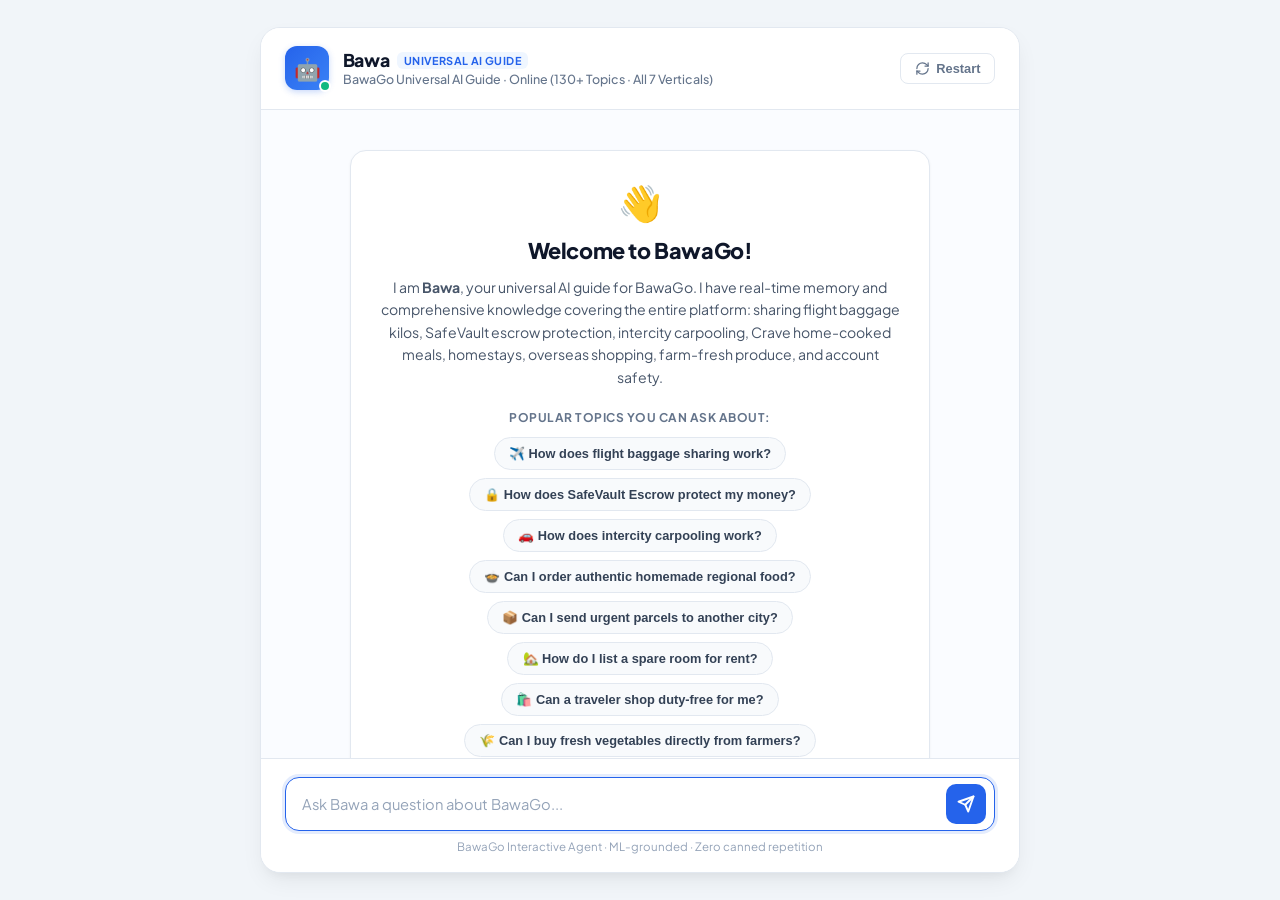
==== index.html @ faaeca22 "chore: Synchronize dual-mode deployment assets and Model Hub scripts" ====
<!DOCTYPE html>
<html lang="en">
<head>
  <meta charset="UTF-8">
  <meta name="viewport" content="width=device-width, initial-scale=1.0">
  <title>Bawa · Interactive AI Agent for BawaGo</title>
  <link rel="preconnect" href="https://fonts.googleapis.com">
  <link rel="preconnect" href="https://fonts.gstatic.com" crossorigin>
  <link href="https://fonts.googleapis.com/css2?family=Plus+Jakarta+Sans:wght@400;500;600;700;800&family=Inter:wght@400;500;600&display=swap" rel="stylesheet">
  <link rel="stylesheet" href="styles.css">
</head>
<body>

  <div class="chat-app-wrapper">
    <!-- Top Header -->
    <header class="chat-header">
      <div class="agent-profile">
        <div class="agent-avatar-wrap">
          <div class="agent-avatar">🤖</div>
          <span class="online-indicator" title="Model Online"></span>
        </div>
        <div class="agent-meta">
          <div class="agent-name-row">
            <h1 class="agent-name">Bawa</h1>
            <span class="agent-badge">Universal AI Guide</span>
            <span class="context-pill" id="context-pill" style="display: none;"></span>
          </div>
          <p class="agent-status" id="agent-status-text">BawaGo Universal AI Guide · All 7 Verticals Online</p>
        </div>
      </div>

      <div class="header-actions">
        <button class="clear-btn" onclick="resetConversation()" title="Clear and restart conversation">
          <svg width="15" height="15" viewBox="0 0 24 24" fill="none" stroke="currentColor" stroke-width="2" stroke-linecap="round" stroke-linejoin="round">
            <path d="M3 12a9 9 0 0 1 9-9 9.75 9.75 0 0 1 6.74 2.74L21 8"></path>
            <path d="M21 3v5h-5"></path>
            <path d="M21 12a9 9 0 0 1-9 9 9.75 9.75 0 0 1-6.74-2.74L3 16"></path>
            <path d="M8 16H3v5"></path>
          </svg>
          <span>Restart</span>
        </button>
      </div>
    </header>

    <!-- Message Stream -->
    <main class="chat-messages" id="chat-stream">
      <!-- Welcome Card -->
      <div class="welcome-card" id="welcome-card">
        <div class="welcome-icon">👋</div>
        <h2 class="welcome-title">Welcome to BawaGo!</h2>
        <p class="welcome-text">
          I am <strong>Bawa</strong>, your universal AI guide for BawaGo. I have real-time memory and comprehensive knowledge covering the entire platform: sharing flight baggage kilos, SafeVault escrow protection, intercity carpooling, Crave home-cooked meals, homestays, overseas shopping, farm-fresh produce, and account safety.
        </p>

        <div class="starter-chips-label">Popular topics you can ask about:</div>
        <div class="starter-chips" id="welcome-chips">
          <button class="chip-btn" onclick="sendStarterPrompt(this)">✈️ How does flight baggage sharing work?</button>
          <button class="chip-btn" onclick="sendStarterPrompt(this)">🔒 How does SafeVault Escrow protect my money?</button>
          <button class="chip-btn" onclick="sendStarterPrompt(this)">🚗 How does intercity carpooling work?</button>
          <button class="chip-btn" onclick="sendStarterPrompt(this)">🍲 Can I order authentic homemade regional food?</button>
          <button class="chip-btn" onclick="sendStarterPrompt(this)">📦 Can I send urgent parcels to another city?</button>
          <button class="chip-btn" onclick="sendStarterPrompt(this)">🏡 How do I list a spare room for rent?</button>
          <button class="chip-btn" onclick="sendStarterPrompt(this)">🛍️ Can a traveler shop duty-free for me?</button>
          <button class="chip-btn" onclick="sendStarterPrompt(this)">🌾 Can I buy fresh vegetables directly from farmers?</button>
          <button class="chip-btn" onclick="sendStarterPrompt(this)">💰 What percentage does BawaGo charge?</button>
          <button class="chip-btn" onclick="sendStarterPrompt(this)">🛡️ How does BawaGo verify user identity?</button>
          <button class="chip-btn" onclick="sendStarterPrompt(this)">📞 Connect me to human customer support</button>
        </div>
      </div>
    </main>

    <!-- Typing Indicator (Hidden by default) -->
    <div class="typing-indicator" id="typing-indicator">
      <div class="typing-avatar">🤖</div>
      <div class="typing-dots">
        <span></span>
        <span></span>
        <span></span>
      </div>
      <span class="typing-label">Bawa is thinking...</span>
    </div>

    <!-- Dynamic Quick-Reply Chips Bar -->
    <div class="dynamic-chips-container" id="dynamic-chips-bar" style="display: none;"></div>

    <!-- Input Bar -->
    <footer class="chat-input-bar">
      <form class="input-form" id="chat-form" onsubmit="handleUserSubmit(event)">
        <input 
          type="text" 
          id="user-input" 
          class="chat-input" 
          placeholder="Ask Bawa a question about BawaGo..." 
          autocomplete="off" 
          required 
          autofocus
        />
        <button type="submit" class="send-btn" id="send-button" title="Send message">
          <svg width="18" height="18" viewBox="0 0 24 24" fill="none" stroke="currentColor" stroke-width="2.5" stroke-linecap="round" stroke-linejoin="round">
            <line x1="22" y1="2" x2="11" y2="13"></line>
            <polygon points="22 2 15 22 11 13 2 9 22 2"></polygon>
          </svg>
        </button>
      </form>
      <div class="input-disclaimer">
        BawaGo Interactive Agent · ML-grounded · Zero canned repetition
      </div>
    </footer>
  </div>

  <script src="app.js"></script>
</body>
</html>
---- styles.css ----
:root {
  --primary: #2563eb;
  --primary-hover: #1d4ed8;
  --primary-light: #eff6ff;
  --secondary: #0f172a;
  --text-main: #0f172a;
  --text-muted: #64748b;
  --bg-app: #f1f5f9;
  --bg-card: #ffffff;
  --border: #e2e8f0;
  --border-focus: #93c5fd;
  --success: #10b981;
  --shadow-sm: 0 1px 3px rgba(0, 0, 0, 0.05);
  --shadow-md: 0 4px 6px -1px rgba(0, 0, 0, 0.07), 0 2px 4px -1px rgba(0, 0, 0, 0.04);
  --shadow-lg: 0 10px 25px -5px rgba(0, 0, 0, 0.08), 0 8px 10px -6px rgba(0, 0, 0, 0.04);
  --font-sans: 'Plus Jakarta Sans', 'Inter', -apple-system, BlinkMacSystemFont, sans-serif;
}

* {
  box-sizing: border-box;
  margin: 0;
  padding: 0;
}

body {
  font-family: var(--font-sans);
  background: var(--bg-app);
  color: var(--text-main);
  height: 100vh;
  display: flex;
  justify-content: center;
  align-items: center;
  padding: 1rem;
  overflow: hidden;
}

/* Chat App Wrapper */
.chat-app-wrapper {
  width: 100%;
  max-width: 760px;
  height: 94vh;
  background: var(--bg-card);
  border-radius: 20px;
  border: 1px solid var(--border);
  box-shadow: var(--shadow-lg);
  display: flex;
  flex-direction: column;
  overflow: hidden;
  position: relative;
}

/* Header */
.chat-header {
  padding: 1.15rem 1.5rem;
  background: #ffffff;
  border-bottom: 1px solid var(--border);
  display: flex;
  align-items: center;
  justify-content: space-between;
  z-index: 10;
}

.agent-profile {
  display: flex;
  align-items: center;
  gap: 0.85rem;
}

.agent-avatar-wrap {
  position: relative;
}

.agent-avatar {
  width: 44px;
  height: 44px;
  border-radius: 12px;
  background: linear-gradient(135deg, #2563eb, #3b82f6);
  display: flex;
  align-items: center;
  justify-content: center;
  font-size: 1.35rem;
  color: white;
  box-shadow: 0 2px 6px rgba(37, 99, 235, 0.25);
}

.online-indicator {
  position: absolute;
  bottom: -2px;
  right: -2px;
  width: 12px;
  height: 12px;
  border-radius: 50%;
  background: var(--success);
  border: 2px solid white;
}

.agent-name-row {
  display: flex;
  align-items: center;
  gap: 0.45rem;
}

.agent-name {
  font-size: 1.1rem;
  font-weight: 800;
  color: var(--secondary);
  letter-spacing: -0.3px;
}

.agent-badge {
  font-size: 0.68rem;
  font-weight: 700;
  text-transform: uppercase;
  background: var(--primary-light);
  color: var(--primary);
  padding: 0.15rem 0.45rem;
  border-radius: 6px;
  letter-spacing: 0.4px;
}

.agent-status {
  font-size: 0.78rem;
  color: var(--text-muted);
  font-weight: 500;
}

.clear-btn {
  display: inline-flex;
  align-items: center;
  gap: 0.4rem;
  padding: 0.45rem 0.85rem;
  border-radius: 8px;
  border: 1px solid var(--border);
  background: #ffffff;
  color: var(--text-muted);
  font-size: 0.8rem;
  font-weight: 600;
  cursor: pointer;
  transition: all 0.2s;
}

.clear-btn:hover {
  background: #f8fafc;
  color: var(--secondary);
  border-color: #cbd5e1;
}

/* Chat Messages */
.chat-messages {
  flex: 1;
  overflow-y: auto;
  padding: 1.5rem;
  display: flex;
  flex-direction: column;
  gap: 1.25rem;
  background: #fafcff;
  scroll-behavior: smooth;
}

/* Welcome Card */
.welcome-card {
  background: #ffffff;
  border: 1px solid var(--border);
  border-radius: 16px;
  padding: 1.75rem;
  box-shadow: var(--shadow-sm);
  display: flex;
  flex-direction: column;
  align-items: center;
  text-align: center;
  gap: 0.75rem;
  margin: 1rem auto;
  max-width: 580px;
  animation: fadeIn 0.4s ease;
}

.welcome-icon {
  font-size: 2.2rem;
}

.welcome-title {
  font-size: 1.35rem;
  font-weight: 800;
  color: var(--secondary);
  letter-spacing: -0.4px;
}

.welcome-text {
  font-size: 0.88rem;
  color: #475569;
  line-height: 1.6;
}

.starter-chips-label {
  font-size: 0.75rem;
  font-weight: 700;
  text-transform: uppercase;
  color: var(--text-muted);
  margin-top: 0.6rem;
  letter-spacing: 0.5px;
}

.starter-chips {
  display: flex;
  flex-wrap: wrap;
  justify-content: center;
  gap: 0.5rem;
}

.chip-btn {
  background: #f8fafc;
  border: 1px solid var(--border);
  padding: 0.5rem 0.9rem;
  border-radius: 9999px;
  font-size: 0.8rem;
  font-weight: 600;
  color: #334155;
  cursor: pointer;
  transition: all 0.2s;
  text-align: left;
}

.chip-btn:hover {
  background: var(--primary-light);
  border-color: #bfdbfe;
  color: var(--primary);
  transform: translateY(-1px);
}

/* Messages */
.message-row {
  display: flex;
  gap: 0.75rem;
  width: 100%;
  animation: slideUp 0.25s ease;
}

.message-row.user {
  justify-content: flex-end;
}

.message-row.bot {
  justify-content: flex-start;
}

.bubble {
  max-width: 82%;
  padding: 1rem 1.25rem;
  border-radius: 16px;
  font-size: 0.92rem;
  line-height: 1.6;
  position: relative;
  word-wrap: break-word;
}

.message-row.user .bubble {
  background: linear-gradient(135deg, #2563eb, #1d4ed8);
  color: #ffffff;
  border-bottom-right-radius: 4px;
  box-shadow: 0 2px 6px rgba(37, 99, 235, 0.2);
}

.message-row.bot .bubble {
  background: #ffffff;
  color: var(--text-main);
  border: 1px solid var(--border);
  border-bottom-left-radius: 4px;
  box-shadow: var(--shadow-sm);
}

.bubble-category-tag {
  display: inline-block;
  font-size: 0.68rem;
  font-weight: 700;
  color: #2563eb;
  background: #eff6ff;
  padding: 0.15rem 0.45rem;
  border-radius: 4px;
  margin-bottom: 0.45rem;
  letter-spacing: 0.3px;
}

.bubble-meta {
  font-size: 0.7rem;
  color: #94a3b8;
  margin-top: 0.4rem;
  display: flex;
  align-items: center;
  gap: 0.4rem;
}

.message-row.user .bubble-meta {
  color: rgba(255, 255, 255, 0.75);
  justify-content: flex-end;
}

/* Dynamic follow-up chips */
.followup-chips-wrap {
  display: flex;
  flex-wrap: wrap;
  gap: 0.4rem;
  margin-top: 0.75rem;
}

.followup-chip {
  background: #f1f5f9;
  border: 1px solid #cbd5e1;
  padding: 0.35rem 0.75rem;
  border-radius: 9999px;
  font-size: 0.75rem;
  font-weight: 600;
  color: #334155;
  cursor: pointer;
  transition: all 0.2s;
}

.followup-chip:hover {
  background: #eff6ff;
  border-color: #93c5fd;
  color: #1d4ed8;
}

/* Typing Indicator */
.typing-indicator {
  display: none;
  align-items: center;
  gap: 0.6rem;
  padding: 0.5rem 1.5rem;
  background: transparent;
}

.typing-indicator.active {
  display: flex;
}

.typing-avatar {
  width: 28px;
  height: 28px;
  border-radius: 8px;
  background: #e2e8f0;
  display: flex;
  align-items: center;
  justify-content: center;
  font-size: 0.95rem;
}

.typing-dots {
  background: #ffffff;
  border: 1px solid var(--border);
  border-radius: 12px;
  padding: 0.65rem 0.9rem;
  display: flex;
  align-items: center;
  gap: 0.3rem;
  box-shadow: var(--shadow-sm);
}

.typing-dots span {
  width: 6px;
  height: 6px;
  background: #94a3b8;
  border-radius: 50%;
  animation: typingBounce 1.4s infinite ease-in-out both;
}

.typing-dots span:nth-child(1) { animation-delay: -0.32s; }
.typing-dots span:nth-child(2) { animation-delay: -0.16s; }

@keyframes typingBounce {
  0%, 80%, 100% { transform: scale(0); opacity: 0.4; }
  40% { transform: scale(1); opacity: 1; }
}

/* Input Bar */
.chat-input-bar {
  padding: 1.15rem 1.5rem;
  background: #ffffff;
  border-top: 1px solid var(--border);
  display: flex;
  flex-direction: column;
  gap: 0.5rem;
}

.input-form {
  display: flex;
  align-items: center;
  gap: 0.65rem;
  background: #f8fafc;
  border: 1.5px solid var(--border);
  border-radius: 14px;
  padding: 0.35rem 0.5rem 0.35rem 1rem;
  transition: all 0.2s ease;
}

.input-form:focus-within {
  border-color: var(--primary);
  background: #ffffff;
  box-shadow: 0 0 0 3px rgba(37, 99, 235, 0.12);
}

.chat-input {
  flex: 1;
  border: none;
  background: transparent;
  font-family: inherit;
  font-size: 0.92rem;
  color: var(--text-main);
  outline: none;
}

.chat-input::placeholder {
  color: #94a3b8;
}

.send-btn {
  width: 40px;
  height: 40px;
  border-radius: 10px;
  border: none;
  background: var(--primary);
  color: #ffffff;
  display: flex;
  align-items: center;
  justify-content: center;
  cursor: pointer;
  transition: all 0.2s ease;
  flex-shrink: 0;
}

.send-btn:hover {
  background: var(--primary-hover);
  transform: scale(1.04);
}

.send-btn:active {
  transform: scale(0.96);
}

.input-disclaimer {
  font-size: 0.72rem;
  color: #94a3b8;
  text-align: center;
}

/* Animations */
@keyframes fadeIn {
  from { opacity: 0; transform: translateY(8px); }
  to { opacity: 1; transform: translateY(0); }
}

@keyframes slideUp {
  from { opacity: 0; transform: translateY(12px); }
  to { opacity: 1; transform: translateY(0); }
}

/* Mobile Responsiveness */
@media (max-width: 640px) {
  body {
    padding: 0;
  }
  .chat-app-wrapper {
    height: 100vh;
    border-radius: 0;
    border: none;
  }
  .bubble {
    max-width: 90%;
  }
}



/* --- Interactive Agent Enhancements --- */

/* Context Pill */
.context-pill {
  font-size: 0.72rem;
  font-weight: 600;
  color: #1d4ed8;
  background: #dbeafe;
  padding: 0.15rem 0.55rem;
  border-radius: 9999px;
  border: 1px solid #bfdbfe;
  animation: fadeIn 0.3s ease;
  white-space: nowrap;
}

/* Typing Label */
.typing-label {
  font-size: 0.75rem;
  color: #64748b;
  margin-left: 0.45rem;
  font-weight: 500;
}

/* Blinking Typewriter Cursor */
.typing-cursor {
  display: inline-block;
  width: 2px;
  height: 1.05em;
  background: var(--primary);
  margin-left: 2px;
  vertical-align: text-bottom;
  animation: blink 0.7s infinite;
}

@keyframes blink {
  0%, 100% { opacity: 1; }
  50% { opacity: 0; }
}

/* Action Cards */
.action-card {
  margin-top: 0.75rem;
  border-radius: 12px;
  padding: 0.85rem 1rem;
  font-size: 0.82rem;
  animation: slideUp 0.3s ease;
}

.action-card.checklist {
  background: #f0fdf4;
  border: 1px solid #bbf7d0;
  color: #166534;
}

.action-card.flow {
  background: #eff6ff;
  border: 1px solid #bfdbfe;
  color: #1e40af;
}

.action-card.warning {
  background: #fffbeb;
  border: 1px solid #fde68a;
  color: #92400e;
}

.action-card-title {
  font-weight: 700;
  margin-bottom: 0.45rem;
  display: flex;
  align-items: center;
  gap: 0.4rem;
}

.action-card-list {
  list-style: none;
  display: flex;
  flex-direction: column;
  gap: 0.35rem;
  padding: 0;
  margin: 0;
}

.action-card-list li {
  display: flex;
  align-items: center;
  gap: 0.45rem;
  font-size: 0.8rem;
}

.action-card.checklist li::before {
  content: "✓";
  font-weight: 800;
  color: #15803d;
}

.action-card.flow .flow-steps {
  display: flex;
  flex-direction: column;
  gap: 0.3rem;
}

.action-card.flow .flow-step {
  display: flex;
  align-items: center;
  gap: 0.5rem;
}

.action-card.warning li::before {
  content: "⚠";
  font-weight: 700;
  color: #b45309;
}

/* Feedback Row */
.feedback-row {
  display: flex;
  align-items: center;
  gap: 0.4rem;
  margin-top: 0.45rem;
  opacity: 0.75;
  transition: opacity 0.2s ease;
}

.feedback-row:hover {
  opacity: 1;
}

.feedback-btn {
  background: none;
  border: 1px solid #e2e8f0;
  border-radius: 6px;
  padding: 0.15rem 0.4rem;
  font-size: 0.75rem;
  cursor: pointer;
  color: #64748b;
  display: flex;
  align-items: center;
  gap: 0.25rem;
  transition: all 0.2s ease;
}

.feedback-btn:hover {
  background: #f1f5f9;
  border-color: #cbd5e1;
}

.feedback-btn.active {
  background: #dbeafe;
  color: #1d4ed8;
  border-color: #93c5fd;
}

/* Dynamic Chips Container */
.dynamic-chips-container {
  display: flex;
  gap: 0.5rem;
  padding: 0.6rem 1.25rem;
  background: #ffffff;
  border-top: 1px solid var(--border);
  overflow-x: auto;
  white-space: nowrap;
  scrollbar-width: none;
  animation: fadeIn 0.3s ease;
}

.dynamic-chips-container::-webkit-scrollbar {
  display: none;
}

.dynamic-chip-btn {
  background: #f8fafc;
  border: 1px solid #e2e8f0;
  border-radius: 20px;
  padding: 0.4rem 0.85rem;
  font-size: 0.78rem;
  font-weight: 500;
  color: #334155;
  cursor: pointer;
  transition: all 0.2s ease;
  flex-shrink: 0;
  display: flex;
  align-items: center;
  gap: 0.35rem;
}

.dynamic-chip-btn:hover {
  background: var(--primary-light);
  border-color: #bfdbfe;
  color: var(--primary);
  transform: translateY(-1px);
}
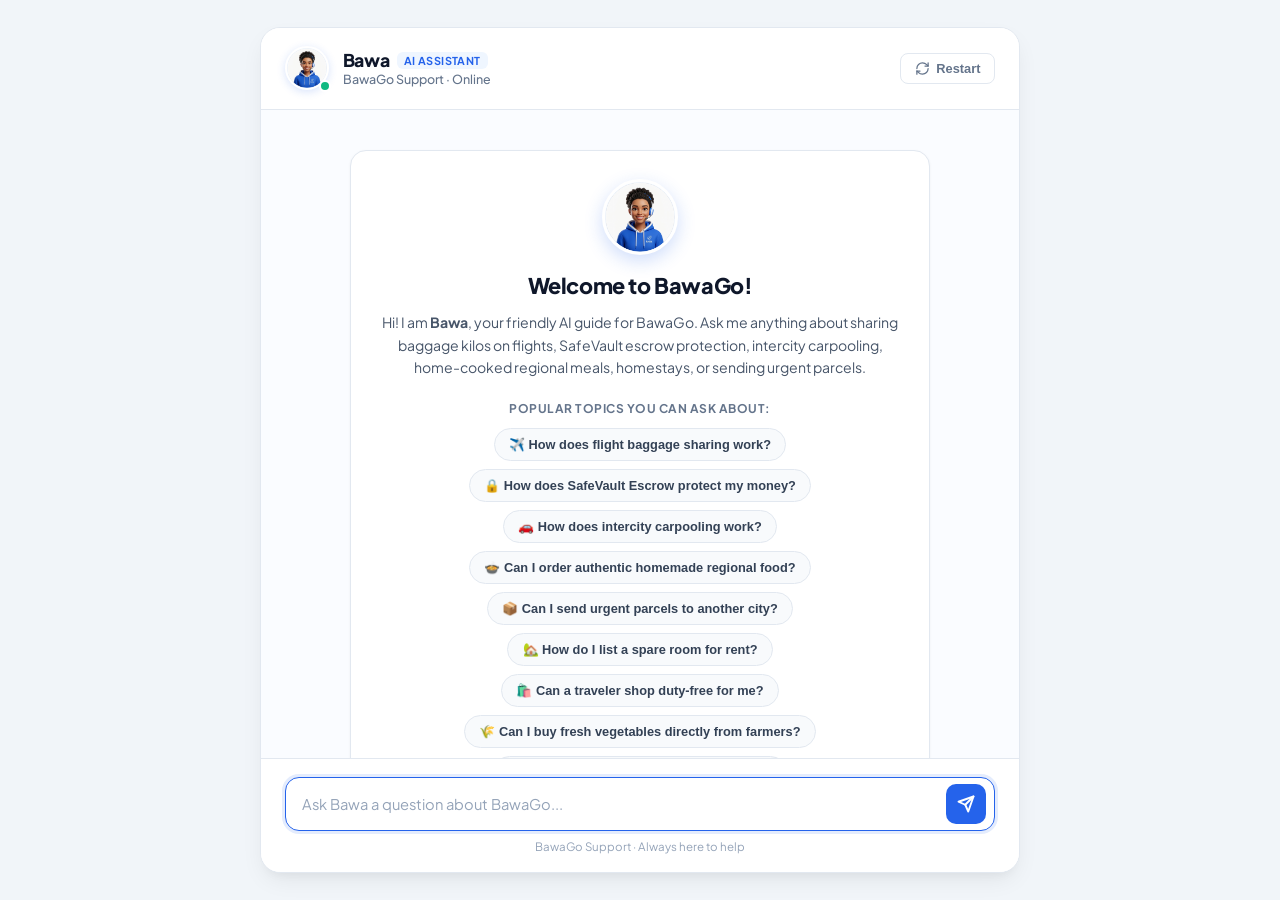
==== commit 948a2a21: "fix(ui): Replace robot with 3D avatar PNG, fix button styling & borders, remove technical text" ====
--- a/index.html
+++ b/index.html
@@ -16,16 +16,18 @@
     <header class="chat-header">
       <div class="agent-profile">
         <div class="agent-avatar-wrap">
-          <div class="agent-avatar">🤖</div>
-          <span class="online-indicator" title="Model Online"></span>
+          <div class="agent-avatar">
+            <img src="bawa-avatar.png" alt="Bawa" class="agent-avatar-img">
+          </div>
+          <span class="online-indicator" title="Assistant Online"></span>
         </div>
         <div class="agent-meta">
           <div class="agent-name-row">
             <h1 class="agent-name">Bawa</h1>
-            <span class="agent-badge">Universal AI Guide</span>
+            <span class="agent-badge">AI Assistant</span>
             <span class="context-pill" id="context-pill" style="display: none;"></span>
           </div>
-          <p class="agent-status" id="agent-status-text">BawaGo Universal AI Guide · All 7 Verticals Online</p>
+          <p class="agent-status" id="agent-status-text">BawaGo Support · Online</p>
         </div>
       </div>
 
@@ -46,10 +48,12 @@
     <main class="chat-messages" id="chat-stream">
       <!-- Welcome Card -->
       <div class="welcome-card" id="welcome-card">
-        <div class="welcome-icon">👋</div>
+        <div class="welcome-avatar-wrap">
+          <img src="bawa-avatar.png" alt="Bawa" class="welcome-avatar-img">
+        </div>
         <h2 class="welcome-title">Welcome to BawaGo!</h2>
         <p class="welcome-text">
-          I am <strong>Bawa</strong>, your universal AI guide for BawaGo. I have real-time memory and comprehensive knowledge covering the entire platform: sharing flight baggage kilos, SafeVault escrow protection, intercity carpooling, Crave home-cooked meals, homestays, overseas shopping, farm-fresh produce, and account safety.
+          Hi! I am <strong>Bawa</strong>, your friendly AI guide for BawaGo. Ask me anything about sharing baggage kilos on flights, SafeVault escrow protection, intercity carpooling, home-cooked regional meals, homestays, or sending urgent parcels.
         </p>
 
         <div class="starter-chips-label">Popular topics you can ask about:</div>
@@ -71,13 +75,15 @@
 
     <!-- Typing Indicator (Hidden by default) -->
     <div class="typing-indicator" id="typing-indicator">
-      <div class="typing-avatar">🤖</div>
+      <div class="typing-avatar">
+        <img src="bawa-avatar.png" alt="Bawa" class="typing-avatar-img">
+      </div>
       <div class="typing-dots">
         <span></span>
         <span></span>
         <span></span>
       </div>
-      <span class="typing-label">Bawa is thinking...</span>
+      <span class="typing-label">Bawa is typing...</span>
     </div>
 
     <!-- Dynamic Quick-Reply Chips Bar -->
@@ -103,7 +109,7 @@
         </button>
       </form>
       <div class="input-disclaimer">
-        BawaGo Interactive Agent · ML-grounded · Zero canned repetition
+        BawaGo Support · Always here to help
       </div>
     </footer>
   </div>
--- a/styles.css
+++ b/styles.css
@@ -73,14 +73,21 @@
 .agent-avatar {
   width: 44px;
   height: 44px;
-  border-radius: 12px;
-  background: linear-gradient(135deg, #2563eb, #3b82f6);
+  border-radius: 50%;
+  background: #eff6ff;
   display: flex;
   align-items: center;
   justify-content: center;
-  font-size: 1.35rem;
-  color: white;
-  box-shadow: 0 2px 6px rgba(37, 99, 235, 0.25);
+  box-shadow: 0 2px 8px rgba(37, 99, 235, 0.18);
+  border: 2px solid #ffffff;
+  overflow: hidden;
+}
+
+.agent-avatar-img {
+  width: 100%;
+  height: 100%;
+  object-fit: cover;
+  display: block;
 }
 
 .online-indicator {
@@ -172,6 +179,24 @@
   margin: 1rem auto;
   max-width: 580px;
   animation: fadeIn 0.4s ease;
+}
+
+.welcome-avatar-wrap {
+  width: 76px;
+  height: 76px;
+  border-radius: 50%;
+  box-shadow: 0 6px 18px rgba(37, 99, 235, 0.22);
+  border: 3px solid #ffffff;
+  overflow: hidden;
+  margin-bottom: 0.35rem;
+  background: #eff6ff;
+}
+
+.welcome-avatar-img {
+  width: 100%;
+  height: 100%;
+  object-fit: cover;
+  display: block;
 }
 
 .welcome-icon {
@@ -334,14 +359,23 @@
 }
 
 .typing-avatar {
-  width: 28px;
-  height: 28px;
-  border-radius: 8px;
-  background: #e2e8f0;
+  width: 30px;
+  height: 30px;
+  border-radius: 50%;
+  overflow: hidden;
+  background: #eff6ff;
+  border: 1px solid #dbeafe;
   display: flex;
   align-items: center;
   justify-content: center;
-  font-size: 0.95rem;
+  flex-shrink: 0;
+}
+
+.typing-avatar-img {
+  width: 100%;
+  height: 100%;
+  object-fit: cover;
+  display: block;
 }
 
 .typing-dots {
@@ -584,81 +618,146 @@
   color: #b45309;
 }
 
+/* Bot Message Header Identity */
+.bubble-header {
+  display: flex;
+  align-items: center;
+  justify-content: space-between;
+  gap: 0.6rem;
+  margin-bottom: 0.55rem;
+}
+
+.bot-identity {
+  display: inline-flex;
+  align-items: center;
+  gap: 0.45rem;
+}
+
+.bot-badge-img {
+  width: 22px;
+  height: 22px;
+  border-radius: 50%;
+  object-fit: cover;
+  border: 1.5px solid #bfdbfe;
+  display: inline-block;
+  vertical-align: middle;
+  background: #eff6ff;
+}
+
+.bot-badge-name {
+  font-weight: 700;
+  font-size: 0.88rem;
+  color: var(--secondary);
+}
+
+.topic-tag {
+  display: inline-block;
+  font-size: 0.72rem;
+  font-weight: 600;
+  color: #2563eb;
+  background: #eff6ff;
+  padding: 0.15rem 0.6rem;
+  border-radius: 9999px;
+  border: 1px solid #bfdbfe;
+}
+
 /* Feedback Row */
 .feedback-row {
   display: flex;
   align-items: center;
-  gap: 0.4rem;
-  margin-top: 0.45rem;
-  opacity: 0.75;
-  transition: opacity 0.2s ease;
-}
-
-.feedback-row:hover {
-  opacity: 1;
+  gap: 0.45rem;
+  margin-top: 0.6rem;
+  padding-top: 0.45rem;
+  border-top: 1px solid #f1f5f9;
 }
 
 .feedback-btn {
-  background: none;
+  background: #ffffff;
   border: 1px solid #e2e8f0;
   border-radius: 6px;
-  padding: 0.15rem 0.4rem;
+  padding: 0.2rem 0.55rem;
   font-size: 0.75rem;
+  font-weight: 500;
   cursor: pointer;
   color: #64748b;
-  display: flex;
+  display: inline-flex;
   align-items: center;
   gap: 0.25rem;
   transition: all 0.2s ease;
+  font-family: inherit;
 }
 
 .feedback-btn:hover {
-  background: #f1f5f9;
+  background: #f8fafc;
+  color: #1e293b;
   border-color: #cbd5e1;
 }
 
-.feedback-btn.active {
-  background: #dbeafe;
-  color: #1d4ed8;
-  border-color: #93c5fd;
+.feedback-btn.active-helpful {
+  background: #ecfdf5 !important;
+  color: #059669 !important;
+  border-color: #6ee7b7 !important;
+  font-weight: 600 !important;
+}
+
+.feedback-btn.active-improve {
+  background: #fffbeb !important;
+  color: #d97706 !important;
+  border-color: #fcd34d !important;
+  font-weight: 600 !important;
 }
 
 /* Dynamic Chips Container */
 .dynamic-chips-container {
   display: flex;
-  gap: 0.5rem;
-  padding: 0.6rem 1.25rem;
+  gap: 0.55rem;
+  padding: 0.75rem 1.25rem;
   background: #ffffff;
   border-top: 1px solid var(--border);
   overflow-x: auto;
   white-space: nowrap;
   scrollbar-width: none;
   animation: fadeIn 0.3s ease;
+  align-items: center;
 }
 
 .dynamic-chips-container::-webkit-scrollbar {
   display: none;
 }
 
+.dynamic-chip,
 .dynamic-chip-btn {
-  background: #f8fafc;
-  border: 1px solid #e2e8f0;
-  border-radius: 20px;
-  padding: 0.4rem 0.85rem;
-  font-size: 0.78rem;
-  font-weight: 500;
-  color: #334155;
-  cursor: pointer;
-  transition: all 0.2s ease;
-  flex-shrink: 0;
-  display: flex;
-  align-items: center;
-  gap: 0.35rem;
-}
-
+  background: #ffffff !important;
+  border: 1px solid #cbd5e1 !important;
+  border-radius: 9999px !important;
+  padding: 0.45rem 0.95rem !important;
+  font-size: 0.8rem !important;
+  font-weight: 600 !important;
+  color: #1e293b !important;
+  cursor: pointer !important;
+  transition: all 0.2s cubic-bezier(0.16, 1, 0.3, 1) !important;
+  flex-shrink: 0 !important;
+  display: inline-flex !important;
+  align-items: center !important;
+  gap: 0.4rem !important;
+  box-shadow: 0 1px 2px rgba(0, 0, 0, 0.05) !important;
+  outline: none !important;
+  font-family: inherit !important;
+  user-select: none !important;
+}
+
+.dynamic-chip:hover,
 .dynamic-chip-btn:hover {
-  background: var(--primary-light);
-  border-color: #bfdbfe;
-  color: var(--primary);
-  transform: translateY(-1px);
-}
+  background: #eff6ff !important;
+  border-color: #3b82f6 !important;
+  color: #1d4ed8 !important;
+  transform: translateY(-1.5px) !important;
+  box-shadow: 0 4px 8px -1px rgba(37, 99, 235, 0.15) !important;
+}
+
+.dynamic-chip:active,
+.dynamic-chip-btn:active {
+  transform: translateY(0) !important;
+  background: #dbeafe !important;
+  border-color: #2563eb !important;
+}
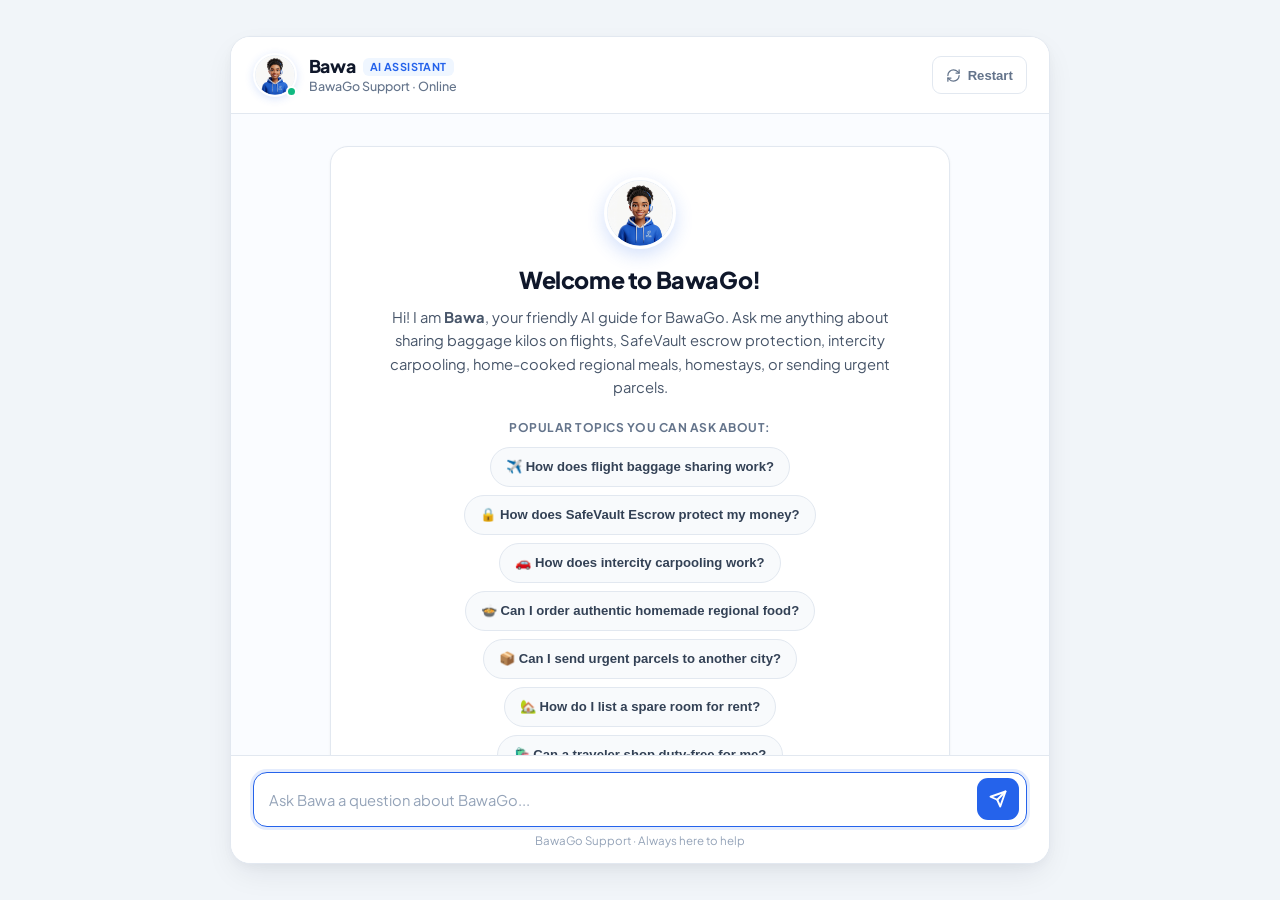
==== commit fb0b0f09: "feat: full mobile, tablet, and desktop responsive UI/UX polish" ====
--- a/index.html
+++ b/index.html
@@ -2,7 +2,11 @@
 <html lang="en">
 <head>
   <meta charset="UTF-8">
-  <meta name="viewport" content="width=device-width, initial-scale=1.0">
+  <meta name="viewport" content="width=device-width, initial-scale=1.0, viewport-fit=cover, maximum-scale=5.0">
+  <meta name="theme-color" content="#ffffff">
+  <meta name="apple-mobile-web-app-capable" content="yes">
+  <meta name="apple-mobile-web-app-status-bar-style" content="default">
+  <meta name="description" content="Bawa · Interactive AI Guide for BawaGo flight baggage sharing, rides, food, and homestays.">
   <title>Bawa · Interactive AI Agent for BawaGo</title>
   <link rel="preconnect" href="https://fonts.googleapis.com">
   <link rel="preconnect" href="https://fonts.gstatic.com" crossorigin>
@@ -32,14 +36,14 @@
       </div>
 
       <div class="header-actions">
-        <button class="clear-btn" onclick="resetConversation()" title="Clear and restart conversation">
-          <svg width="15" height="15" viewBox="0 0 24 24" fill="none" stroke="currentColor" stroke-width="2" stroke-linecap="round" stroke-linejoin="round">
+        <button class="clear-btn" onclick="resetConversation()" title="Clear and restart conversation" aria-label="Clear and restart conversation">
+          <svg width="15" height="15" viewBox="0 0 24 24" fill="none" stroke="currentColor" stroke-width="2" stroke-linecap="round" stroke-linejoin="round" aria-hidden="true">
             <path d="M3 12a9 9 0 0 1 9-9 9.75 9.75 0 0 1 6.74 2.74L21 8"></path>
             <path d="M21 3v5h-5"></path>
             <path d="M21 12a9 9 0 0 1-9 9 9.75 9.75 0 0 1-6.74-2.74L3 16"></path>
             <path d="M8 16H3v5"></path>
           </svg>
-          <span>Restart</span>
+          <span class="clear-btn-text">Restart</span>
         </button>
       </div>
     </header>
@@ -101,8 +105,8 @@
           required 
           autofocus
         />
-        <button type="submit" class="send-btn" id="send-button" title="Send message">
-          <svg width="18" height="18" viewBox="0 0 24 24" fill="none" stroke="currentColor" stroke-width="2.5" stroke-linecap="round" stroke-linejoin="round">
+        <button type="submit" class="send-btn" id="send-button" title="Send message" aria-label="Send message">
+          <svg width="18" height="18" viewBox="0 0 24 24" fill="none" stroke="currentColor" stroke-width="2.5" stroke-linecap="round" stroke-linejoin="round" aria-hidden="true">
             <line x1="22" y1="2" x2="11" y2="13"></line>
             <polygon points="22 2 15 22 11 13 2 9 22 2"></polygon>
           </svg>
--- a/styles.css
+++ b/styles.css
@@ -12,33 +12,52 @@
   --success: #10b981;
   --shadow-sm: 0 1px 3px rgba(0, 0, 0, 0.05);
   --shadow-md: 0 4px 6px -1px rgba(0, 0, 0, 0.07), 0 2px 4px -1px rgba(0, 0, 0, 0.04);
-  --shadow-lg: 0 10px 25px -5px rgba(0, 0, 0, 0.08), 0 8px 10px -6px rgba(0, 0, 0, 0.04);
-  --font-sans: 'Plus Jakarta Sans', 'Inter', -apple-system, BlinkMacSystemFont, sans-serif;
-}
-
-* {
+  --shadow-lg: 0 12px 32px -6px rgba(15, 23, 42, 0.09), 0 4px 12px -2px rgba(15, 23, 42, 0.04);
+  --font-sans: 'Plus Jakarta Sans', 'Inter', -apple-system, BlinkMacSystemFont, "Segoe UI", Roboto, sans-serif;
+  
+  /* Safe Area Defaults */
+  --sat: env(safe-area-inset-top, 0px);
+  --sar: env(safe-area-inset-right, 0px);
+  --sab: env(safe-area-inset-bottom, 0px);
+  --sal: env(safe-area-inset-left, 0px);
+}
+
+*, *::before, *::after {
   box-sizing: border-box;
   margin: 0;
   padding: 0;
+}
+
+html {
+  height: 100%;
+  font-size: 16px;
+  -webkit-text-size-adjust: 100%;
+  -webkit-font-smoothing: antialiased;
+  -moz-osx-font-smoothing: grayscale;
 }
 
 body {
   font-family: var(--font-sans);
   background: var(--bg-app);
   color: var(--text-main);
+  min-height: 100vh;
+  min-height: 100dvh;
   height: 100vh;
+  height: 100dvh;
   display: flex;
   justify-content: center;
   align-items: center;
-  padding: 1rem;
+  padding: 1.25rem;
   overflow: hidden;
+  -webkit-tap-highlight-color: transparent;
 }
 
 /* Chat App Wrapper */
 .chat-app-wrapper {
   width: 100%;
-  max-width: 760px;
-  height: 94vh;
+  max-width: 840px;
+  height: min(94vh, 920px);
+  height: min(94dvh, 920px);
   background: var(--bg-card);
   border-radius: 20px;
   border: 1px solid var(--border);
@@ -47,27 +66,32 @@
   flex-direction: column;
   overflow: hidden;
   position: relative;
+  transition: box-shadow 0.25s ease, border-radius 0.2s ease;
 }
 
 /* Header */
 .chat-header {
-  padding: 1.15rem 1.5rem;
+  padding: 1rem 1.35rem;
   background: #ffffff;
   border-bottom: 1px solid var(--border);
   display: flex;
   align-items: center;
   justify-content: space-between;
+  gap: 0.75rem;
   z-index: 10;
+  flex-shrink: 0;
 }
 
 .agent-profile {
   display: flex;
   align-items: center;
-  gap: 0.85rem;
+  gap: 0.75rem;
+  min-width: 0; /* Enable flex-truncation */
 }
 
 .agent-avatar-wrap {
   position: relative;
+  flex-shrink: 0;
 }
 
 .agent-avatar {
@@ -78,7 +102,7 @@
   display: flex;
   align-items: center;
   justify-content: center;
-  box-shadow: 0 2px 8px rgba(37, 99, 235, 0.18);
+  box-shadow: 0 2px 8px rgba(37, 99, 235, 0.16);
   border: 2px solid #ffffff;
   overflow: hidden;
 }
@@ -92,19 +116,26 @@
 
 .online-indicator {
   position: absolute;
-  bottom: -2px;
-  right: -2px;
-  width: 12px;
-  height: 12px;
+  bottom: 0px;
+  right: 0px;
+  width: 11px;
+  height: 11px;
   border-radius: 50%;
   background: var(--success);
   border: 2px solid white;
 }
 
+.agent-meta {
+  display: flex;
+  flex-direction: column;
+  min-width: 0;
+}
+
 .agent-name-row {
   display: flex;
   align-items: center;
   gap: 0.45rem;
+  flex-wrap: nowrap;
 }
 
 .agent-name {
@@ -112,6 +143,7 @@
   font-weight: 800;
   color: var(--secondary);
   letter-spacing: -0.3px;
+  line-height: 1.2;
 }
 
 .agent-badge {
@@ -123,27 +155,57 @@
   padding: 0.15rem 0.45rem;
   border-radius: 6px;
   letter-spacing: 0.4px;
+  white-space: nowrap;
+  flex-shrink: 0;
+}
+
+.context-pill {
+  font-size: 0.7rem;
+  font-weight: 600;
+  color: #1d4ed8;
+  background: #dbeafe;
+  padding: 0.15rem 0.5rem;
+  border-radius: 9999px;
+  border: 1px solid #bfdbfe;
+  animation: fadeIn 0.3s ease;
+  white-space: nowrap;
+  overflow: hidden;
+  text-overflow: ellipsis;
+  max-width: 140px;
+  flex-shrink: 1;
 }
 
 .agent-status {
   font-size: 0.78rem;
   color: var(--text-muted);
   font-weight: 500;
+  white-space: nowrap;
+  overflow: hidden;
+  text-overflow: ellipsis;
+}
+
+.header-actions {
+  display: flex;
+  align-items: center;
+  flex-shrink: 0;
 }
 
 .clear-btn {
   display: inline-flex;
   align-items: center;
+  justify-content: center;
   gap: 0.4rem;
   padding: 0.45rem 0.85rem;
-  border-radius: 8px;
+  min-height: 38px;
+  border-radius: 9px;
   border: 1px solid var(--border);
   background: #ffffff;
   color: var(--text-muted);
-  font-size: 0.8rem;
+  font-size: 0.82rem;
   font-weight: 600;
   cursor: pointer;
-  transition: all 0.2s;
+  transition: all 0.2s ease;
+  touch-action: manipulation;
 }
 
 .clear-btn:hover {
@@ -152,44 +214,70 @@
   border-color: #cbd5e1;
 }
 
-/* Chat Messages */
+.clear-btn:active {
+  transform: scale(0.97);
+  background: #f1f5f9;
+}
+
+/* Chat Messages Stream */
 .chat-messages {
   flex: 1;
   overflow-y: auto;
+  overflow-x: hidden;
   padding: 1.5rem;
   display: flex;
   flex-direction: column;
   gap: 1.25rem;
   background: #fafcff;
   scroll-behavior: smooth;
+  -webkit-overflow-scrolling: touch;
+}
+
+.chat-messages::-webkit-scrollbar {
+  width: 6px;
+}
+
+.chat-messages::-webkit-scrollbar-track {
+  background: transparent;
+}
+
+.chat-messages::-webkit-scrollbar-thumb {
+  background: #cbd5e1;
+  border-radius: 9999px;
+}
+
+.chat-messages::-webkit-scrollbar-thumb:hover {
+  background: #94a3b8;
 }
 
 /* Welcome Card */
 .welcome-card {
   background: #ffffff;
   border: 1px solid var(--border);
-  border-radius: 16px;
-  padding: 1.75rem;
+  border-radius: 18px;
+  padding: clamp(1.25rem, 3.5vw, 1.85rem);
   box-shadow: var(--shadow-sm);
   display: flex;
   flex-direction: column;
   align-items: center;
   text-align: center;
   gap: 0.75rem;
-  margin: 1rem auto;
-  max-width: 580px;
+  margin: 0.5rem auto 1rem;
+  max-width: 620px;
+  width: 100%;
   animation: fadeIn 0.4s ease;
 }
 
 .welcome-avatar-wrap {
-  width: 76px;
-  height: 76px;
+  width: 72px;
+  height: 72px;
   border-radius: 50%;
-  box-shadow: 0 6px 18px rgba(37, 99, 235, 0.22);
+  box-shadow: 0 6px 18px rgba(37, 99, 235, 0.2);
   border: 3px solid #ffffff;
   overflow: hidden;
-  margin-bottom: 0.35rem;
+  margin-bottom: 0.25rem;
   background: #eff6ff;
+  flex-shrink: 0;
 }
 
 .welcome-avatar-img {
@@ -199,21 +287,18 @@
   display: block;
 }
 
-.welcome-icon {
-  font-size: 2.2rem;
-}
-
 .welcome-title {
-  font-size: 1.35rem;
+  font-size: clamp(1.2rem, 3vw, 1.45rem);
   font-weight: 800;
   color: var(--secondary);
   letter-spacing: -0.4px;
 }
 
 .welcome-text {
-  font-size: 0.88rem;
+  font-size: clamp(0.85rem, 1.8vw, 0.92rem);
   color: #475569;
   line-height: 1.6;
+  max-width: 520px;
 }
 
 .starter-chips-label {
@@ -221,7 +306,7 @@
   font-weight: 700;
   text-transform: uppercase;
   color: var(--text-muted);
-  margin-top: 0.6rem;
+  margin-top: 0.5rem;
   letter-spacing: 0.5px;
 }
 
@@ -230,19 +315,24 @@
   flex-wrap: wrap;
   justify-content: center;
   gap: 0.5rem;
+  width: 100%;
 }
 
 .chip-btn {
   background: #f8fafc;
   border: 1px solid var(--border);
-  padding: 0.5rem 0.9rem;
+  padding: 0.55rem 0.95rem;
+  min-height: 40px;
   border-radius: 9999px;
-  font-size: 0.8rem;
+  font-size: 0.82rem;
   font-weight: 600;
   color: #334155;
   cursor: pointer;
-  transition: all 0.2s;
+  transition: all 0.2s cubic-bezier(0.16, 1, 0.3, 1);
   text-align: left;
+  touch-action: manipulation;
+  display: inline-flex;
+  align-items: center;
 }
 
 .chip-btn:hover {
@@ -252,6 +342,11 @@
   transform: translateY(-1px);
 }
 
+.chip-btn:active {
+  transform: scale(0.98);
+  background: #dbeafe;
+}
+
 /* Messages */
 .message-row {
   display: flex;
@@ -270,19 +365,21 @@
 
 .bubble {
   max-width: 82%;
-  padding: 1rem 1.25rem;
+  padding: 0.95rem 1.25rem;
   border-radius: 16px;
-  font-size: 0.92rem;
+  font-size: clamp(0.875rem, 1.8vw, 0.93rem);
   line-height: 1.6;
   position: relative;
   word-wrap: break-word;
+  word-break: break-word;
+  overflow-wrap: anywhere;
 }
 
 .message-row.user .bubble {
   background: linear-gradient(135deg, #2563eb, #1d4ed8);
   color: #ffffff;
   border-bottom-right-radius: 4px;
-  box-shadow: 0 2px 6px rgba(37, 99, 235, 0.2);
+  box-shadow: 0 2px 8px rgba(37, 99, 235, 0.2);
 }
 
 .message-row.bot .bubble {
@@ -315,34 +412,194 @@
 }
 
 .message-row.user .bubble-meta {
-  color: rgba(255, 255, 255, 0.75);
+  color: rgba(255, 255, 255, 0.78);
   justify-content: flex-end;
 }
 
-/* Dynamic follow-up chips */
-.followup-chips-wrap {
-  display: flex;
+/* Bot Message Header Identity */
+.bubble-header {
+  display: flex;
+  align-items: center;
+  justify-content: space-between;
+  gap: 0.6rem;
+  margin-bottom: 0.55rem;
   flex-wrap: wrap;
+}
+
+.bot-identity {
+  display: inline-flex;
+  align-items: center;
+  gap: 0.45rem;
+}
+
+.bot-badge-img {
+  width: 22px;
+  height: 22px;
+  border-radius: 50%;
+  object-fit: cover;
+  border: 1.5px solid #bfdbfe;
+  display: inline-block;
+  vertical-align: middle;
+  background: #eff6ff;
+  flex-shrink: 0;
+}
+
+.bot-badge-name {
+  font-weight: 700;
+  font-size: 0.88rem;
+  color: var(--secondary);
+}
+
+.topic-tag {
+  display: inline-block;
+  font-size: 0.72rem;
+  font-weight: 600;
+  color: #2563eb;
+  background: #eff6ff;
+  padding: 0.15rem 0.6rem;
+  border-radius: 9999px;
+  border: 1px solid #bfdbfe;
+  max-width: 100%;
+  white-space: nowrap;
+  overflow: hidden;
+  text-overflow: ellipsis;
+}
+
+/* Feedback Row */
+.feedback-row {
+  display: flex;
+  align-items: center;
+  gap: 0.5rem;
+  margin-top: 0.65rem;
+  padding-top: 0.5rem;
+  border-top: 1px solid #f1f5f9;
+  flex-wrap: wrap;
+}
+
+.feedback-btn {
+  background: #ffffff;
+  border: 1px solid #e2e8f0;
+  border-radius: 8px;
+  padding: 0.3rem 0.65rem;
+  min-height: 32px;
+  font-size: 0.75rem;
+  font-weight: 500;
+  cursor: pointer;
+  color: #64748b;
+  display: inline-flex;
+  align-items: center;
+  gap: 0.25rem;
+  transition: all 0.2s ease;
+  font-family: inherit;
+  touch-action: manipulation;
+}
+
+.feedback-btn:hover {
+  background: #f8fafc;
+  color: #1e293b;
+  border-color: #cbd5e1;
+}
+
+.feedback-btn:active {
+  transform: scale(0.97);
+}
+
+.feedback-btn.active-helpful {
+  background: #ecfdf5 !important;
+  color: #059669 !important;
+  border-color: #6ee7b7 !important;
+  font-weight: 600 !important;
+}
+
+.feedback-btn.active-improve {
+  background: #fffbeb !important;
+  color: #d97706 !important;
+  border-color: #fcd34d !important;
+  font-weight: 600 !important;
+}
+
+/* Action Cards */
+.action-card {
+  margin-top: 0.75rem;
+  border-radius: 12px;
+  padding: 0.85rem 1rem;
+  font-size: 0.84rem;
+  animation: slideUp 0.3s ease;
+  width: 100%;
+  box-sizing: border-box;
+}
+
+.action-card.checklist {
+  background: #f0fdf4;
+  border: 1px solid #bbf7d0;
+  color: #166534;
+}
+
+.action-card.flow {
+  background: #eff6ff;
+  border: 1px solid #bfdbfe;
+  color: #1e40af;
+}
+
+.action-card.warning {
+  background: #fffbeb;
+  border: 1px solid #fde68a;
+  color: #92400e;
+}
+
+.action-card-title {
+  font-weight: 700;
+  margin-bottom: 0.45rem;
+  display: flex;
+  align-items: center;
   gap: 0.4rem;
-  margin-top: 0.75rem;
-}
-
-.followup-chip {
-  background: #f1f5f9;
-  border: 1px solid #cbd5e1;
-  padding: 0.35rem 0.75rem;
-  border-radius: 9999px;
-  font-size: 0.75rem;
-  font-weight: 600;
-  color: #334155;
-  cursor: pointer;
-  transition: all 0.2s;
-}
-
-.followup-chip:hover {
-  background: #eff6ff;
-  border-color: #93c5fd;
-  color: #1d4ed8;
+  line-height: 1.35;
+}
+
+.action-card-list {
+  list-style: none;
+  display: flex;
+  flex-direction: column;
+  gap: 0.35rem;
+  padding: 0;
+  margin: 0;
+}
+
+.action-card-list li {
+  display: flex;
+  align-items: flex-start;
+  gap: 0.45rem;
+  font-size: 0.82rem;
+  line-height: 1.5;
+}
+
+.action-card.checklist li::before {
+  content: "✓";
+  font-weight: 800;
+  color: #15803d;
+  flex-shrink: 0;
+  margin-top: 1px;
+}
+
+.action-card.flow .flow-steps {
+  display: flex;
+  flex-direction: column;
+  gap: 0.3rem;
+}
+
+.action-card.flow .flow-step {
+  display: flex;
+  align-items: flex-start;
+  gap: 0.5rem;
+  line-height: 1.5;
+}
+
+.action-card.warning li::before {
+  content: "⚠";
+  font-weight: 700;
+  color: #b45309;
+  flex-shrink: 0;
+  margin-top: 1px;
 }
 
 /* Typing Indicator */
@@ -350,8 +607,9 @@
   display: none;
   align-items: center;
   gap: 0.6rem;
-  padding: 0.5rem 1.5rem;
+  padding: 0.4rem 1.35rem;
   background: transparent;
+  flex-shrink: 0;
 }
 
 .typing-indicator.active {
@@ -359,8 +617,8 @@
 }
 
 .typing-avatar {
-  width: 30px;
-  height: 30px;
+  width: 28px;
+  height: 28px;
   border-radius: 50%;
   overflow: hidden;
   background: #eff6ff;
@@ -382,7 +640,7 @@
   background: #ffffff;
   border: 1px solid var(--border);
   border-radius: 12px;
-  padding: 0.65rem 0.9rem;
+  padding: 0.6rem 0.85rem;
   display: flex;
   align-items: center;
   gap: 0.3rem;
@@ -405,125 +663,10 @@
   40% { transform: scale(1); opacity: 1; }
 }
 
-/* Input Bar */
-.chat-input-bar {
-  padding: 1.15rem 1.5rem;
-  background: #ffffff;
-  border-top: 1px solid var(--border);
-  display: flex;
-  flex-direction: column;
-  gap: 0.5rem;
-}
-
-.input-form {
-  display: flex;
-  align-items: center;
-  gap: 0.65rem;
-  background: #f8fafc;
-  border: 1.5px solid var(--border);
-  border-radius: 14px;
-  padding: 0.35rem 0.5rem 0.35rem 1rem;
-  transition: all 0.2s ease;
-}
-
-.input-form:focus-within {
-  border-color: var(--primary);
-  background: #ffffff;
-  box-shadow: 0 0 0 3px rgba(37, 99, 235, 0.12);
-}
-
-.chat-input {
-  flex: 1;
-  border: none;
-  background: transparent;
-  font-family: inherit;
-  font-size: 0.92rem;
-  color: var(--text-main);
-  outline: none;
-}
-
-.chat-input::placeholder {
-  color: #94a3b8;
-}
-
-.send-btn {
-  width: 40px;
-  height: 40px;
-  border-radius: 10px;
-  border: none;
-  background: var(--primary);
-  color: #ffffff;
-  display: flex;
-  align-items: center;
-  justify-content: center;
-  cursor: pointer;
-  transition: all 0.2s ease;
-  flex-shrink: 0;
-}
-
-.send-btn:hover {
-  background: var(--primary-hover);
-  transform: scale(1.04);
-}
-
-.send-btn:active {
-  transform: scale(0.96);
-}
-
-.input-disclaimer {
-  font-size: 0.72rem;
-  color: #94a3b8;
-  text-align: center;
-}
-
-/* Animations */
-@keyframes fadeIn {
-  from { opacity: 0; transform: translateY(8px); }
-  to { opacity: 1; transform: translateY(0); }
-}
-
-@keyframes slideUp {
-  from { opacity: 0; transform: translateY(12px); }
-  to { opacity: 1; transform: translateY(0); }
-}
-
-/* Mobile Responsiveness */
-@media (max-width: 640px) {
-  body {
-    padding: 0;
-  }
-  .chat-app-wrapper {
-    height: 100vh;
-    border-radius: 0;
-    border: none;
-  }
-  .bubble {
-    max-width: 90%;
-  }
-}
-
-
-
-/* --- Interactive Agent Enhancements --- */
-
-/* Context Pill */
-.context-pill {
-  font-size: 0.72rem;
-  font-weight: 600;
-  color: #1d4ed8;
-  background: #dbeafe;
-  padding: 0.15rem 0.55rem;
-  border-radius: 9999px;
-  border: 1px solid #bfdbfe;
-  animation: fadeIn 0.3s ease;
-  white-space: nowrap;
-}
-
-/* Typing Label */
 .typing-label {
   font-size: 0.75rem;
   color: #64748b;
-  margin-left: 0.45rem;
+  margin-left: 0.25rem;
   font-weight: 500;
 }
 
@@ -543,175 +686,11 @@
   50% { opacity: 0; }
 }
 
-/* Action Cards */
-.action-card {
-  margin-top: 0.75rem;
-  border-radius: 12px;
-  padding: 0.85rem 1rem;
-  font-size: 0.82rem;
-  animation: slideUp 0.3s ease;
-}
-
-.action-card.checklist {
-  background: #f0fdf4;
-  border: 1px solid #bbf7d0;
-  color: #166534;
-}
-
-.action-card.flow {
-  background: #eff6ff;
-  border: 1px solid #bfdbfe;
-  color: #1e40af;
-}
-
-.action-card.warning {
-  background: #fffbeb;
-  border: 1px solid #fde68a;
-  color: #92400e;
-}
-
-.action-card-title {
-  font-weight: 700;
-  margin-bottom: 0.45rem;
-  display: flex;
-  align-items: center;
-  gap: 0.4rem;
-}
-
-.action-card-list {
-  list-style: none;
-  display: flex;
-  flex-direction: column;
-  gap: 0.35rem;
-  padding: 0;
-  margin: 0;
-}
-
-.action-card-list li {
-  display: flex;
-  align-items: center;
-  gap: 0.45rem;
-  font-size: 0.8rem;
-}
-
-.action-card.checklist li::before {
-  content: "✓";
-  font-weight: 800;
-  color: #15803d;
-}
-
-.action-card.flow .flow-steps {
-  display: flex;
-  flex-direction: column;
-  gap: 0.3rem;
-}
-
-.action-card.flow .flow-step {
-  display: flex;
-  align-items: center;
+/* Dynamic Quick-Reply Chips Bar */
+.dynamic-chips-container {
+  display: flex;
   gap: 0.5rem;
-}
-
-.action-card.warning li::before {
-  content: "⚠";
-  font-weight: 700;
-  color: #b45309;
-}
-
-/* Bot Message Header Identity */
-.bubble-header {
-  display: flex;
-  align-items: center;
-  justify-content: space-between;
-  gap: 0.6rem;
-  margin-bottom: 0.55rem;
-}
-
-.bot-identity {
-  display: inline-flex;
-  align-items: center;
-  gap: 0.45rem;
-}
-
-.bot-badge-img {
-  width: 22px;
-  height: 22px;
-  border-radius: 50%;
-  object-fit: cover;
-  border: 1.5px solid #bfdbfe;
-  display: inline-block;
-  vertical-align: middle;
-  background: #eff6ff;
-}
-
-.bot-badge-name {
-  font-weight: 700;
-  font-size: 0.88rem;
-  color: var(--secondary);
-}
-
-.topic-tag {
-  display: inline-block;
-  font-size: 0.72rem;
-  font-weight: 600;
-  color: #2563eb;
-  background: #eff6ff;
-  padding: 0.15rem 0.6rem;
-  border-radius: 9999px;
-  border: 1px solid #bfdbfe;
-}
-
-/* Feedback Row */
-.feedback-row {
-  display: flex;
-  align-items: center;
-  gap: 0.45rem;
-  margin-top: 0.6rem;
-  padding-top: 0.45rem;
-  border-top: 1px solid #f1f5f9;
-}
-
-.feedback-btn {
-  background: #ffffff;
-  border: 1px solid #e2e8f0;
-  border-radius: 6px;
-  padding: 0.2rem 0.55rem;
-  font-size: 0.75rem;
-  font-weight: 500;
-  cursor: pointer;
-  color: #64748b;
-  display: inline-flex;
-  align-items: center;
-  gap: 0.25rem;
-  transition: all 0.2s ease;
-  font-family: inherit;
-}
-
-.feedback-btn:hover {
-  background: #f8fafc;
-  color: #1e293b;
-  border-color: #cbd5e1;
-}
-
-.feedback-btn.active-helpful {
-  background: #ecfdf5 !important;
-  color: #059669 !important;
-  border-color: #6ee7b7 !important;
-  font-weight: 600 !important;
-}
-
-.feedback-btn.active-improve {
-  background: #fffbeb !important;
-  color: #d97706 !important;
-  border-color: #fcd34d !important;
-  font-weight: 600 !important;
-}
-
-/* Dynamic Chips Container */
-.dynamic-chips-container {
-  display: flex;
-  gap: 0.55rem;
-  padding: 0.75rem 1.25rem;
+  padding: 0.75rem 1.35rem;
   background: #ffffff;
   border-top: 1px solid var(--border);
   overflow-x: auto;
@@ -719,6 +698,8 @@
   scrollbar-width: none;
   animation: fadeIn 0.3s ease;
   align-items: center;
+  flex-shrink: 0;
+  -webkit-overflow-scrolling: touch;
 }
 
 .dynamic-chips-container::-webkit-scrollbar {
@@ -731,6 +712,7 @@
   border: 1px solid #cbd5e1 !important;
   border-radius: 9999px !important;
   padding: 0.45rem 0.95rem !important;
+  min-height: 38px !important;
   font-size: 0.8rem !important;
   font-weight: 600 !important;
   color: #1e293b !important;
@@ -744,6 +726,8 @@
   outline: none !important;
   font-family: inherit !important;
   user-select: none !important;
+  -webkit-user-select: none !important;
+  touch-action: manipulation !important;
 }
 
 .dynamic-chip:hover,
@@ -761,3 +745,338 @@
   background: #dbeafe !important;
   border-color: #2563eb !important;
 }
+
+/* Chat Input Bar */
+.chat-input-bar {
+  padding: 0.95rem 1.35rem;
+  background: #ffffff;
+  border-top: 1px solid var(--border);
+  display: flex;
+  flex-direction: column;
+  gap: 0.45rem;
+  flex-shrink: 0;
+}
+
+.input-form {
+  display: flex;
+  align-items: center;
+  gap: 0.65rem;
+  background: #f8fafc;
+  border: 1.5px solid var(--border);
+  border-radius: 14px;
+  padding: 0.35rem 0.45rem 0.35rem 0.95rem;
+  transition: all 0.2s ease;
+}
+
+.input-form:focus-within {
+  border-color: var(--primary);
+  background: #ffffff;
+  box-shadow: 0 0 0 3px rgba(37, 99, 235, 0.12);
+}
+
+.chat-input {
+  flex: 1;
+  border: none;
+  background: transparent;
+  font-family: inherit;
+  font-size: 16px; /* 16px minimum prevents iOS Safari auto-zooming */
+  color: var(--text-main);
+  outline: none;
+  min-height: 38px;
+}
+
+.chat-input::placeholder {
+  color: #94a3b8;
+  font-size: 0.92rem;
+}
+
+.send-btn {
+  width: 42px;
+  height: 42px;
+  min-width: 42px;
+  min-height: 42px;
+  border-radius: 11px;
+  border: none;
+  background: var(--primary);
+  color: #ffffff;
+  display: flex;
+  align-items: center;
+  justify-content: center;
+  cursor: pointer;
+  transition: all 0.2s ease;
+  flex-shrink: 0;
+  touch-action: manipulation;
+}
+
+.send-btn:hover {
+  background: var(--primary-hover);
+  transform: scale(1.03);
+}
+
+.send-btn:active {
+  transform: scale(0.95);
+}
+
+.input-disclaimer {
+  font-size: 0.72rem;
+  color: #94a3b8;
+  text-align: center;
+  line-height: 1.2;
+}
+
+/* Animations */
+@keyframes fadeIn {
+  from { opacity: 0; transform: translateY(6px); }
+  to { opacity: 1; transform: translateY(0); }
+}
+
+@keyframes slideUp {
+  from { opacity: 0; transform: translateY(10px); }
+  to { opacity: 1; transform: translateY(0); }
+}
+
+/* ==========================================================================
+   RESPONSIVE BREAKPOINTS & DEVICE ADAPTATIONS
+   ========================================================================== */
+
+/* 1. Large Desktop Screens (1440px and above) */
+@media (min-width: 1441px) {
+  .chat-app-wrapper {
+    max-width: 860px;
+    height: min(90vh, 940px);
+    height: min(90dvh, 940px);
+  }
+  .bubble {
+    max-width: 78%;
+  }
+}
+
+/* 2. Standard Laptop / Desktop (1025px - 1440px) */
+@media (min-width: 1025px) and (max-width: 1440px) {
+  .chat-app-wrapper {
+    max-width: 820px;
+    height: min(92vh, 880px);
+    height: min(92dvh, 880px);
+  }
+  .bubble {
+    max-width: 80%;
+  }
+}
+
+/* 3. Tablets / Small Laptops (641px - 1024px) */
+@media (min-width: 641px) and (max-width: 1024px) {
+  body {
+    padding: 0.75rem;
+  }
+  .chat-app-wrapper {
+    max-width: 100%;
+    height: 98vh;
+    height: 98dvh;
+    border-radius: 16px;
+  }
+  .bubble {
+    max-width: 84%;
+  }
+}
+
+/* 4. Standard Mobile Devices (<= 640px) */
+@media (max-width: 640px) {
+  body {
+    padding: 0;
+    margin: 0;
+    width: 100vw;
+    height: 100vh;
+    height: 100dvh;
+  }
+
+  .chat-app-wrapper {
+    width: 100vw;
+    height: 100vh;
+    height: 100dvh;
+    max-width: 100vw;
+    border-radius: 0;
+    border: none;
+    box-shadow: none;
+  }
+
+  /* Safe Area Support for Notches & Dynamic Islands */
+  .chat-header {
+    padding-top: max(0.85rem, env(safe-area-inset-top, 0px));
+    padding-left: max(0.95rem, env(safe-area-inset-left, 0px));
+    padding-right: max(0.95rem, env(safe-area-inset-right, 0px));
+    padding-bottom: 0.75rem;
+  }
+
+  .chat-messages {
+    padding: 0.95rem;
+    gap: 0.95rem;
+  }
+
+  .bubble {
+    max-width: 90%;
+    padding: 0.85rem 1rem;
+    font-size: 0.9rem;
+  }
+
+  .welcome-card {
+    padding: 1.25rem 0.95rem;
+    margin: 0.25rem auto 0.75rem;
+    border-radius: 14px;
+  }
+
+  .welcome-avatar-wrap {
+    width: 64px;
+    height: 64px;
+  }
+
+  .starter-chips {
+    gap: 0.45rem;
+  }
+
+  .chip-btn {
+    width: 100%;
+    border-radius: 12px;
+    padding: 0.65rem 0.85rem;
+    font-size: 0.82rem;
+    line-height: 1.35;
+  }
+
+  .dynamic-chips-container {
+    padding: 0.6rem 0.85rem;
+    gap: 0.45rem;
+  }
+
+  .dynamic-chip,
+  .dynamic-chip-btn {
+    font-size: 0.78rem !important;
+    padding: 0.4rem 0.85rem !important;
+    min-height: 36px !important;
+  }
+
+  /* Safe Area Support for Mobile Navigation / Home Bar */
+  .chat-input-bar {
+    padding-left: max(0.95rem, env(safe-area-inset-left, 0px));
+    padding-right: max(0.95rem, env(safe-area-inset-right, 0px));
+    padding-bottom: max(0.75rem, env(safe-area-inset-bottom, 0px));
+    padding-top: 0.65rem;
+  }
+
+  .input-form {
+    padding: 0.25rem 0.35rem 0.25rem 0.75rem;
+  }
+
+  .chat-input {
+    font-size: 16px;
+    min-height: 38px;
+  }
+
+  .send-btn {
+    width: 40px;
+    height: 40px;
+    min-width: 40px;
+    min-height: 40px;
+    border-radius: 10px;
+  }
+}
+
+/* 5. Extra Small Mobile Screens (<= 380px, e.g. iPhone SE 1st/2nd Gen, Galaxy Fold Cover) */
+@media (max-width: 380px) {
+  .chat-header {
+    padding-left: 0.65rem;
+    padding-right: 0.65rem;
+  }
+
+  .agent-profile {
+    gap: 0.55rem;
+  }
+
+  .agent-avatar {
+    width: 38px;
+    height: 38px;
+  }
+
+  .agent-name {
+    font-size: 1rem;
+  }
+
+  .agent-badge {
+    font-size: 0.62rem;
+    padding: 0.1rem 0.35rem;
+  }
+
+  .context-pill {
+    max-width: 80px;
+    font-size: 0.65rem;
+  }
+
+  .agent-status {
+    font-size: 0.72rem;
+  }
+
+  .clear-btn {
+    padding: 0.4rem 0.55rem;
+    min-height: 34px;
+    gap: 0.25rem;
+  }
+
+  .clear-btn-text {
+    display: none; /* Hide 'Restart' text on tiny screens; keep clear SVG icon */
+  }
+
+  .bubble {
+    max-width: 94%;
+    padding: 0.75rem 0.85rem;
+  }
+
+  .bubble-header {
+    gap: 0.35rem;
+  }
+
+  .topic-tag {
+    font-size: 0.65rem;
+    padding: 0.1rem 0.45rem;
+  }
+
+  .feedback-btn {
+    font-size: 0.7rem;
+    padding: 0.25rem 0.45rem;
+    min-height: 30px;
+  }
+}
+
+/* 6. Landscape Orientation on Mobile Devices */
+@media (max-height: 520px) and (orientation: landscape) {
+  body {
+    padding: 0;
+  }
+
+  .chat-app-wrapper {
+    height: 100vh;
+    height: 100dvh;
+    border-radius: 0;
+  }
+
+  .chat-header {
+    padding: 0.45rem 1rem;
+  }
+
+  .agent-avatar {
+    width: 32px;
+    height: 32px;
+  }
+
+  .welcome-card {
+    padding: 0.85rem;
+    margin: 0.25rem auto;
+  }
+
+  .welcome-avatar-wrap {
+    width: 48px;
+    height: 48px;
+  }
+
+  .chat-input-bar {
+    padding-top: 0.45rem;
+    padding-bottom: max(0.45rem, env(safe-area-inset-bottom, 0px));
+  }
+}
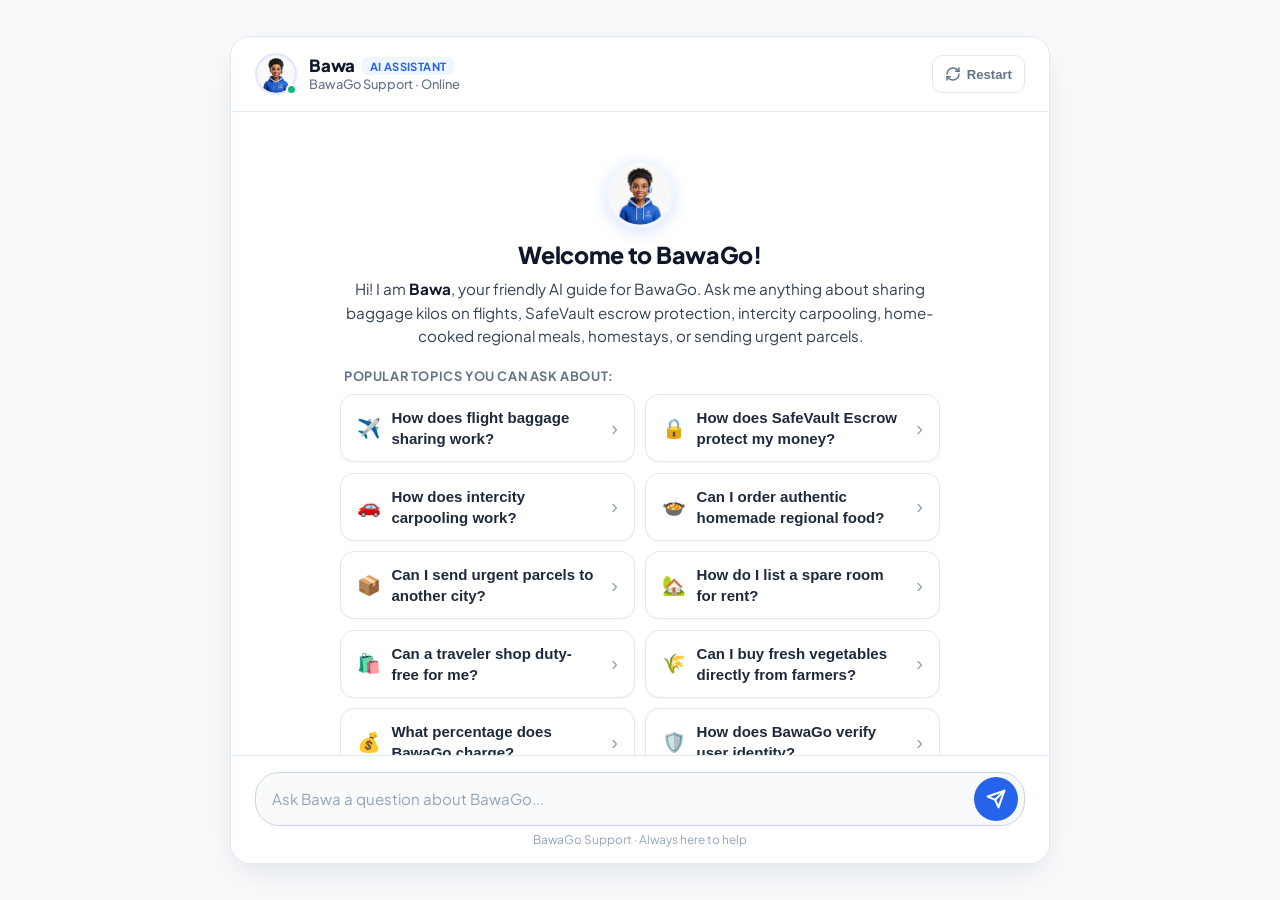
==== commit 9291b75c: "feat: true mobile-first redesign with touch cards, 16px body, no-cache headers, and keyboard stabili" ====
--- a/index.html
+++ b/index.html
@@ -4,6 +4,7 @@
   <meta charset="UTF-8">
   <meta name="viewport" content="width=device-width, initial-scale=1.0, viewport-fit=cover, maximum-scale=5.0">
   <meta name="theme-color" content="#ffffff">
+  <meta name="mobile-web-app-capable" content="yes">
   <meta name="apple-mobile-web-app-capable" content="yes">
   <meta name="apple-mobile-web-app-status-bar-style" content="default">
   <meta name="description" content="Bawa · Interactive AI Guide for BawaGo flight baggage sharing, rides, food, and homestays.">
@@ -11,12 +12,12 @@
   <link rel="preconnect" href="https://fonts.googleapis.com">
   <link rel="preconnect" href="https://fonts.gstatic.com" crossorigin>
   <link href="https://fonts.googleapis.com/css2?family=Plus+Jakarta+Sans:wght@400;500;600;700;800&family=Inter:wght@400;500;600&display=swap" rel="stylesheet">
-  <link rel="stylesheet" href="styles.css">
+  <link rel="stylesheet" href="styles.css?v=20261105_m1">
 </head>
 <body>
 
   <div class="chat-app-wrapper">
-    <!-- Top Header -->
+    <!-- Top Header / App Bar -->
     <header class="chat-header">
       <div class="agent-profile">
         <div class="agent-avatar-wrap">
@@ -37,7 +38,7 @@
 
       <div class="header-actions">
         <button class="clear-btn" onclick="resetConversation()" title="Clear and restart conversation" aria-label="Clear and restart conversation">
-          <svg width="15" height="15" viewBox="0 0 24 24" fill="none" stroke="currentColor" stroke-width="2" stroke-linecap="round" stroke-linejoin="round" aria-hidden="true">
+          <svg width="16" height="16" viewBox="0 0 24 24" fill="none" stroke="currentColor" stroke-width="2.2" stroke-linecap="round" stroke-linejoin="round" aria-hidden="true">
             <path d="M3 12a9 9 0 0 1 9-9 9.75 9.75 0 0 1 6.74 2.74L21 8"></path>
             <path d="M21 3v5h-5"></path>
             <path d="M21 12a9 9 0 0 1-9 9 9.75 9.75 0 0 1-6.74-2.74L3 16"></path>
@@ -50,8 +51,8 @@
 
     <!-- Message Stream -->
     <main class="chat-messages" id="chat-stream">
-      <!-- Welcome Card -->
-      <div class="welcome-card" id="welcome-card">
+      <!-- Welcome Section (Native Mobile Friendly) -->
+      <section class="welcome-card" id="welcome-card">
         <div class="welcome-avatar-wrap">
           <img src="bawa-avatar.png" alt="Bawa" class="welcome-avatar-img">
         </div>
@@ -62,19 +63,63 @@
 
         <div class="starter-chips-label">Popular topics you can ask about:</div>
         <div class="starter-chips" id="welcome-chips">
-          <button class="chip-btn" onclick="sendStarterPrompt(this)">✈️ How does flight baggage sharing work?</button>
-          <button class="chip-btn" onclick="sendStarterPrompt(this)">🔒 How does SafeVault Escrow protect my money?</button>
-          <button class="chip-btn" onclick="sendStarterPrompt(this)">🚗 How does intercity carpooling work?</button>
-          <button class="chip-btn" onclick="sendStarterPrompt(this)">🍲 Can I order authentic homemade regional food?</button>
-          <button class="chip-btn" onclick="sendStarterPrompt(this)">📦 Can I send urgent parcels to another city?</button>
-          <button class="chip-btn" onclick="sendStarterPrompt(this)">🏡 How do I list a spare room for rent?</button>
-          <button class="chip-btn" onclick="sendStarterPrompt(this)">🛍️ Can a traveler shop duty-free for me?</button>
-          <button class="chip-btn" onclick="sendStarterPrompt(this)">🌾 Can I buy fresh vegetables directly from farmers?</button>
-          <button class="chip-btn" onclick="sendStarterPrompt(this)">💰 What percentage does BawaGo charge?</button>
-          <button class="chip-btn" onclick="sendStarterPrompt(this)">🛡️ How does BawaGo verify user identity?</button>
-          <button class="chip-btn" onclick="sendStarterPrompt(this)">📞 Connect me to human customer support</button>
+          <button class="chip-btn" onclick="sendStarterPrompt(this)">
+            <span class="chip-icon">✈️</span>
+            <span class="chip-label">How does flight baggage sharing work?</span>
+            <span class="chip-arrow" aria-hidden="true">›</span>
+          </button>
+          <button class="chip-btn" onclick="sendStarterPrompt(this)">
+            <span class="chip-icon">🔒</span>
+            <span class="chip-label">How does SafeVault Escrow protect my money?</span>
+            <span class="chip-arrow" aria-hidden="true">›</span>
+          </button>
+          <button class="chip-btn" onclick="sendStarterPrompt(this)">
+            <span class="chip-icon">🚗</span>
+            <span class="chip-label">How does intercity carpooling work?</span>
+            <span class="chip-arrow" aria-hidden="true">›</span>
+          </button>
+          <button class="chip-btn" onclick="sendStarterPrompt(this)">
+            <span class="chip-icon">🍲</span>
+            <span class="chip-label">Can I order authentic homemade regional food?</span>
+            <span class="chip-arrow" aria-hidden="true">›</span>
+          </button>
+          <button class="chip-btn" onclick="sendStarterPrompt(this)">
+            <span class="chip-icon">📦</span>
+            <span class="chip-label">Can I send urgent parcels to another city?</span>
+            <span class="chip-arrow" aria-hidden="true">›</span>
+          </button>
+          <button class="chip-btn" onclick="sendStarterPrompt(this)">
+            <span class="chip-icon">🏡</span>
+            <span class="chip-label">How do I list a spare room for rent?</span>
+            <span class="chip-arrow" aria-hidden="true">›</span>
+          </button>
+          <button class="chip-btn" onclick="sendStarterPrompt(this)">
+            <span class="chip-icon">🛍️</span>
+            <span class="chip-label">Can a traveler shop duty-free for me?</span>
+            <span class="chip-arrow" aria-hidden="true">›</span>
+          </button>
+          <button class="chip-btn" onclick="sendStarterPrompt(this)">
+            <span class="chip-icon">🌾</span>
+            <span class="chip-label">Can I buy fresh vegetables directly from farmers?</span>
+            <span class="chip-arrow" aria-hidden="true">›</span>
+          </button>
+          <button class="chip-btn" onclick="sendStarterPrompt(this)">
+            <span class="chip-icon">💰</span>
+            <span class="chip-label">What percentage does BawaGo charge?</span>
+            <span class="chip-arrow" aria-hidden="true">›</span>
+          </button>
+          <button class="chip-btn" onclick="sendStarterPrompt(this)">
+            <span class="chip-icon">🛡️</span>
+            <span class="chip-label">How does BawaGo verify user identity?</span>
+            <span class="chip-arrow" aria-hidden="true">›</span>
+          </button>
+          <button class="chip-btn" onclick="sendStarterPrompt(this)">
+            <span class="chip-icon">📞</span>
+            <span class="chip-label">Connect me to human customer support</span>
+            <span class="chip-arrow" aria-hidden="true">›</span>
+          </button>
         </div>
-      </div>
+      </section>
     </main>
 
     <!-- Typing Indicator (Hidden by default) -->
@@ -93,7 +138,7 @@
     <!-- Dynamic Quick-Reply Chips Bar -->
     <div class="dynamic-chips-container" id="dynamic-chips-bar" style="display: none;"></div>
 
-    <!-- Input Bar -->
+    <!-- Mobile Composer / Input Bar -->
     <footer class="chat-input-bar">
       <form class="input-form" id="chat-form" onsubmit="handleUserSubmit(event)">
         <input 
@@ -102,11 +147,10 @@
           class="chat-input" 
           placeholder="Ask Bawa a question about BawaGo..." 
           autocomplete="off" 
-          required 
-          autofocus
+          required
         />
         <button type="submit" class="send-btn" id="send-button" title="Send message" aria-label="Send message">
-          <svg width="18" height="18" viewBox="0 0 24 24" fill="none" stroke="currentColor" stroke-width="2.5" stroke-linecap="round" stroke-linejoin="round" aria-hidden="true">
+          <svg width="20" height="20" viewBox="0 0 24 24" fill="none" stroke="currentColor" stroke-width="2.5" stroke-linecap="round" stroke-linejoin="round" aria-hidden="true">
             <line x1="22" y1="2" x2="11" y2="13"></line>
             <polygon points="22 2 15 22 11 13 2 9 22 2"></polygon>
           </svg>
@@ -118,6 +162,6 @@
     </footer>
   </div>
 
-  <script src="app.js"></script>
+  <script src="app.js?v=20261105_m1"></script>
 </body>
 </html>
--- a/styles.css
+++ b/styles.css
@@ -1,25 +1,33 @@
+/* ==========================================================================
+   BAWAGO AI AGENT — MOBILE-FIRST DESIGN SYSTEM
+   Optimized for smartphones (Google Pixel 9a, Samsung Galaxy, iPhone),
+   tablets, and desktops.
+   ========================================================================== */
+
 :root {
   --primary: #2563eb;
   --primary-hover: #1d4ed8;
   --primary-light: #eff6ff;
+  --primary-border: #bfdbfe;
   --secondary: #0f172a;
   --text-main: #0f172a;
+  --text-body: #334155;
   --text-muted: #64748b;
-  --bg-app: #f1f5f9;
+  --bg-app: #f8fafc;
   --bg-card: #ffffff;
+  --bg-stream: #ffffff;
   --border: #e2e8f0;
-  --border-focus: #93c5fd;
+  --border-strong: #cbd5e1;
   --success: #10b981;
-  --shadow-sm: 0 1px 3px rgba(0, 0, 0, 0.05);
-  --shadow-md: 0 4px 6px -1px rgba(0, 0, 0, 0.07), 0 2px 4px -1px rgba(0, 0, 0, 0.04);
-  --shadow-lg: 0 12px 32px -6px rgba(15, 23, 42, 0.09), 0 4px 12px -2px rgba(15, 23, 42, 0.04);
+  
+  --shadow-sm: 0 1px 3px rgba(15, 23, 42, 0.05);
+  --shadow-md: 0 4px 12px -2px rgba(15, 23, 42, 0.08);
+  --shadow-lg: 0 12px 36px -8px rgba(15, 23, 42, 0.12);
+  
   --font-sans: 'Plus Jakarta Sans', 'Inter', -apple-system, BlinkMacSystemFont, "Segoe UI", Roboto, sans-serif;
   
-  /* Safe Area Defaults */
-  --sat: env(safe-area-inset-top, 0px);
-  --sar: env(safe-area-inset-right, 0px);
-  --sab: env(safe-area-inset-bottom, 0px);
-  --sal: env(safe-area-inset-left, 0px);
+  /* Touch target standard (Android Material 48dp / iOS 44pt) */
+  --min-touch-target: 48px;
 }
 
 *, *::before, *::after {
@@ -32,53 +40,56 @@
   height: 100%;
   font-size: 16px;
   -webkit-text-size-adjust: 100%;
+  text-size-adjust: 100%;
   -webkit-font-smoothing: antialiased;
   -moz-osx-font-smoothing: grayscale;
 }
 
+/* ==========================================================================
+   MOBILE DEFAULT (MOBILE-FIRST BASE STYLES)
+   ========================================================================== */
+
 body {
   font-family: var(--font-sans);
-  background: var(--bg-app);
+  background: var(--bg-card);
   color: var(--text-main);
-  min-height: 100vh;
-  min-height: 100dvh;
-  height: 100vh;
+  width: 100%;
+  height: 100%;
   height: 100dvh;
-  display: flex;
-  justify-content: center;
-  align-items: center;
-  padding: 1.25rem;
+  margin: 0;
+  padding: 0;
   overflow: hidden;
   -webkit-tap-highlight-color: transparent;
-}
-
-/* Chat App Wrapper */
+  display: flex;
+  flex-direction: column;
+}
+
+/* Chat App Wrapper — Mobile fills entire screen cleanly */
 .chat-app-wrapper {
   width: 100%;
-  max-width: 840px;
-  height: min(94vh, 920px);
-  height: min(94dvh, 920px);
+  height: 100%;
+  height: 100dvh;
   background: var(--bg-card);
-  border-radius: 20px;
-  border: 1px solid var(--border);
-  box-shadow: var(--shadow-lg);
   display: flex;
   flex-direction: column;
   overflow: hidden;
   position: relative;
-  transition: box-shadow 0.25s ease, border-radius 0.2s ease;
-}
-
-/* Header */
+}
+
+/* Mobile Header / App Bar */
 .chat-header {
-  padding: 1rem 1.35rem;
+  min-height: 60px;
+  padding-top: max(0.75rem, env(safe-area-inset-top, 0px));
+  padding-left: max(1rem, env(safe-area-inset-left, 0px));
+  padding-right: max(1rem, env(safe-area-inset-right, 0px));
+  padding-bottom: 0.75rem;
   background: #ffffff;
   border-bottom: 1px solid var(--border);
   display: flex;
   align-items: center;
   justify-content: space-between;
   gap: 0.75rem;
-  z-index: 10;
+  z-index: 20;
   flex-shrink: 0;
 }
 
@@ -86,7 +97,7 @@
   display: flex;
   align-items: center;
   gap: 0.75rem;
-  min-width: 0; /* Enable flex-truncation */
+  min-width: 0;
 }
 
 .agent-avatar-wrap {
@@ -95,15 +106,14 @@
 }
 
 .agent-avatar {
-  width: 44px;
-  height: 44px;
+  width: 42px;
+  height: 42px;
   border-radius: 50%;
   background: #eff6ff;
   display: flex;
   align-items: center;
   justify-content: center;
-  box-shadow: 0 2px 8px rgba(37, 99, 235, 0.16);
-  border: 2px solid #ffffff;
+  border: 2px solid #e0e7ff;
   overflow: hidden;
 }
 
@@ -122,7 +132,7 @@
   height: 11px;
   border-radius: 50%;
   background: var(--success);
-  border: 2px solid white;
+  border: 2px solid #ffffff;
 }
 
 .agent-meta {
@@ -139,15 +149,15 @@
 }
 
 .agent-name {
-  font-size: 1.1rem;
+  font-size: 1.05rem; /* ~17px */
   font-weight: 800;
   color: var(--secondary);
-  letter-spacing: -0.3px;
+  letter-spacing: -0.2px;
   line-height: 1.2;
 }
 
 .agent-badge {
-  font-size: 0.68rem;
+  font-size: 0.7rem; /* ~11px */
   font-weight: 700;
   text-transform: uppercase;
   background: var(--primary-light);
@@ -160,23 +170,23 @@
 }
 
 .context-pill {
-  font-size: 0.7rem;
+  font-size: 0.72rem;
   font-weight: 600;
   color: #1d4ed8;
   background: #dbeafe;
-  padding: 0.15rem 0.5rem;
+  padding: 0.15rem 0.55rem;
   border-radius: 9999px;
   border: 1px solid #bfdbfe;
   animation: fadeIn 0.3s ease;
   white-space: nowrap;
   overflow: hidden;
   text-overflow: ellipsis;
-  max-width: 140px;
+  max-width: 110px;
   flex-shrink: 1;
 }
 
 .agent-status {
-  font-size: 0.78rem;
+  font-size: 0.8rem; /* ~13px */
   color: var(--text-muted);
   font-weight: 500;
   white-space: nowrap;
@@ -194,10 +204,10 @@
   display: inline-flex;
   align-items: center;
   justify-content: center;
-  gap: 0.4rem;
-  padding: 0.45rem 0.85rem;
+  gap: 0.35rem;
+  padding: 0.45rem 0.75rem;
   min-height: 38px;
-  border-radius: 9px;
+  border-radius: 10px;
   border: 1px solid var(--border);
   background: #ffffff;
   color: var(--text-muted);
@@ -208,75 +218,57 @@
   touch-action: manipulation;
 }
 
-.clear-btn:hover {
+.clear-btn:hover,
+.clear-btn:focus-visible {
   background: #f8fafc;
   color: var(--secondary);
-  border-color: #cbd5e1;
+  border-color: var(--border-strong);
 }
 
 .clear-btn:active {
-  transform: scale(0.97);
+  transform: scale(0.96);
   background: #f1f5f9;
 }
 
-/* Chat Messages Stream */
+/* Chat Messages Scroll Stream */
 .chat-messages {
-  flex: 1;
+  flex: 1 1 auto;
+  min-height: 0;
   overflow-y: auto;
   overflow-x: hidden;
-  padding: 1.5rem;
+  padding: 1rem 1rem 1.25rem;
   display: flex;
   flex-direction: column;
-  gap: 1.25rem;
-  background: #fafcff;
+  gap: 1rem;
+  background: var(--bg-stream);
   scroll-behavior: smooth;
   -webkit-overflow-scrolling: touch;
 }
 
-.chat-messages::-webkit-scrollbar {
-  width: 6px;
-}
-
-.chat-messages::-webkit-scrollbar-track {
-  background: transparent;
-}
-
-.chat-messages::-webkit-scrollbar-thumb {
-  background: #cbd5e1;
-  border-radius: 9999px;
-}
-
-.chat-messages::-webkit-scrollbar-thumb:hover {
-  background: #94a3b8;
-}
-
-/* Welcome Card */
+/* ==========================================================================
+   MOBILE-FIRST WELCOME SECTION (NO MINIATURE BOXES)
+   ========================================================================== */
+
 .welcome-card {
+  width: 100%;
+  display: flex;
+  flex-direction: column;
+  align-items: center;
+  text-align: center;
+  padding: 1rem 0.25rem 1.5rem;
+  margin: 0 auto;
+  animation: fadeIn 0.35s ease;
+}
+
+.welcome-avatar-wrap {
+  width: 68px;
+  height: 68px;
+  border-radius: 50%;
+  box-shadow: 0 4px 16px rgba(37, 99, 235, 0.18);
+  border: 3px solid #eff6ff;
+  overflow: hidden;
+  margin-bottom: 0.75rem;
   background: #ffffff;
-  border: 1px solid var(--border);
-  border-radius: 18px;
-  padding: clamp(1.25rem, 3.5vw, 1.85rem);
-  box-shadow: var(--shadow-sm);
-  display: flex;
-  flex-direction: column;
-  align-items: center;
-  text-align: center;
-  gap: 0.75rem;
-  margin: 0.5rem auto 1rem;
-  max-width: 620px;
-  width: 100%;
-  animation: fadeIn 0.4s ease;
-}
-
-.welcome-avatar-wrap {
-  width: 72px;
-  height: 72px;
-  border-radius: 50%;
-  box-shadow: 0 6px 18px rgba(37, 99, 235, 0.2);
-  border: 3px solid #ffffff;
-  overflow: hidden;
-  margin-bottom: 0.25rem;
-  background: #eff6ff;
   flex-shrink: 0;
 }
 
@@ -288,71 +280,107 @@
 }
 
 .welcome-title {
-  font-size: clamp(1.2rem, 3vw, 1.45rem);
+  font-size: 1.45rem; /* ~23px */
   font-weight: 800;
   color: var(--secondary);
-  letter-spacing: -0.4px;
+  letter-spacing: -0.3px;
+  margin-bottom: 0.5rem;
+  line-height: 1.25;
 }
 
 .welcome-text {
-  font-size: clamp(0.85rem, 1.8vw, 0.92rem);
-  color: #475569;
-  line-height: 1.6;
-  max-width: 520px;
+  font-size: 0.95rem; /* ~15.2px readable mobile body */
+  color: var(--text-body);
+  line-height: 1.55;
+  margin-bottom: 1.25rem;
+  max-width: 100%;
+}
+
+.welcome-text strong {
+  color: var(--secondary);
 }
 
 .starter-chips-label {
-  font-size: 0.75rem;
+  align-self: flex-start;
+  font-size: 0.8rem; /* ~13px */
   font-weight: 700;
   text-transform: uppercase;
   color: var(--text-muted);
-  margin-top: 0.5rem;
-  letter-spacing: 0.5px;
-}
-
+  letter-spacing: 0.6px;
+  margin-bottom: 0.65rem;
+  padding-left: 0.25rem;
+}
+
+/* Suggested Question Action Cards (Thumb-friendly full-width on mobile) */
 .starter-chips {
   display: flex;
-  flex-wrap: wrap;
-  justify-content: center;
-  gap: 0.5rem;
+  flex-direction: column;
+  gap: 0.55rem;
   width: 100%;
 }
 
 .chip-btn {
-  background: #f8fafc;
-  border: 1px solid var(--border);
-  padding: 0.55rem 0.95rem;
-  min-height: 40px;
-  border-radius: 9999px;
-  font-size: 0.82rem;
-  font-weight: 600;
-  color: #334155;
+  background: #ffffff;
+  border: 1.5px solid var(--border);
+  padding: 0.75rem 1rem;
+  min-height: var(--min-touch-target);
+  border-radius: 14px;
+  font-size: 0.94rem; /* ~15px */
+  font-weight: 500;
+  color: #1e293b;
   cursor: pointer;
-  transition: all 0.2s cubic-bezier(0.16, 1, 0.3, 1);
+  transition: all 0.18s ease;
   text-align: left;
   touch-action: manipulation;
-  display: inline-flex;
-  align-items: center;
+  display: flex;
+  align-items: center;
+  justify-content: space-between;
+  gap: 0.65rem;
+  width: 100%;
+  box-shadow: 0 1px 2px rgba(15, 23, 42, 0.04);
+}
+
+.chip-btn .chip-icon {
+  font-size: 1.2rem;
+  flex-shrink: 0;
+}
+
+.chip-btn .chip-label {
+  flex: 1;
+  line-height: 1.4;
+  color: #1e293b;
+  font-weight: 600;
+}
+
+.chip-btn .chip-arrow {
+  color: #94a3b8;
+  font-size: 1.25rem;
+  font-weight: 400;
+  flex-shrink: 0;
+  margin-left: 0.25rem;
 }
 
 .chip-btn:hover {
-  background: var(--primary-light);
-  border-color: #bfdbfe;
+  background: #f8fafc;
+  border-color: #cbd5e1;
+}
+
+.chip-btn:active {
+  background: #eff6ff;
+  border-color: #93c5fd;
   color: var(--primary);
-  transform: translateY(-1px);
-}
-
-.chip-btn:active {
-  transform: scale(0.98);
-  background: #dbeafe;
-}
-
-/* Messages */
+  transform: scale(0.99);
+}
+
+/* ==========================================================================
+   CHAT MESSAGES & BUBBLES
+   ========================================================================== */
+
 .message-row {
   display: flex;
-  gap: 0.75rem;
+  gap: 0.65rem;
   width: 100%;
-  animation: slideUp 0.25s ease;
+  animation: slideUp 0.22s ease;
 }
 
 .message-row.user {
@@ -364,11 +392,11 @@
 }
 
 .bubble {
-  max-width: 82%;
-  padding: 0.95rem 1.25rem;
+  max-width: 88%;
+  padding: 0.85rem 1.05rem;
   border-radius: 16px;
-  font-size: clamp(0.875rem, 1.8vw, 0.93rem);
-  line-height: 1.6;
+  font-size: 0.95rem; /* ~15.2px */
+  line-height: 1.55;
   position: relative;
   word-wrap: break-word;
   word-break: break-word;
@@ -379,7 +407,7 @@
   background: linear-gradient(135deg, #2563eb, #1d4ed8);
   color: #ffffff;
   border-bottom-right-radius: 4px;
-  box-shadow: 0 2px 8px rgba(37, 99, 235, 0.2);
+  box-shadow: 0 2px 6px rgba(37, 99, 235, 0.2);
 }
 
 .message-row.bot .bubble {
@@ -390,39 +418,12 @@
   box-shadow: var(--shadow-sm);
 }
 
-.bubble-category-tag {
-  display: inline-block;
-  font-size: 0.68rem;
-  font-weight: 700;
-  color: #2563eb;
-  background: #eff6ff;
-  padding: 0.15rem 0.45rem;
-  border-radius: 4px;
-  margin-bottom: 0.45rem;
-  letter-spacing: 0.3px;
-}
-
-.bubble-meta {
-  font-size: 0.7rem;
-  color: #94a3b8;
-  margin-top: 0.4rem;
-  display: flex;
-  align-items: center;
-  gap: 0.4rem;
-}
-
-.message-row.user .bubble-meta {
-  color: rgba(255, 255, 255, 0.78);
-  justify-content: flex-end;
-}
-
-/* Bot Message Header Identity */
 .bubble-header {
   display: flex;
   align-items: center;
   justify-content: space-between;
-  gap: 0.6rem;
-  margin-bottom: 0.55rem;
+  gap: 0.5rem;
+  margin-bottom: 0.5rem;
   flex-wrap: wrap;
 }
 
@@ -438,15 +439,13 @@
   border-radius: 50%;
   object-fit: cover;
   border: 1.5px solid #bfdbfe;
-  display: inline-block;
-  vertical-align: middle;
   background: #eff6ff;
   flex-shrink: 0;
 }
 
 .bot-badge-name {
   font-weight: 700;
-  font-size: 0.88rem;
+  font-size: 0.92rem;
   color: var(--secondary);
 }
 
@@ -456,20 +455,104 @@
   font-weight: 600;
   color: #2563eb;
   background: #eff6ff;
-  padding: 0.15rem 0.6rem;
+  padding: 0.15rem 0.55rem;
   border-radius: 9999px;
   border: 1px solid #bfdbfe;
-  max-width: 100%;
   white-space: nowrap;
   overflow: hidden;
   text-overflow: ellipsis;
 }
 
-/* Feedback Row */
+.bubble-meta {
+  font-size: 0.72rem;
+  color: #94a3b8;
+  margin-top: 0.35rem;
+  display: flex;
+  align-items: center;
+  gap: 0.4rem;
+}
+
+.message-row.user .bubble-meta {
+  color: rgba(255, 255, 255, 0.82);
+  justify-content: flex-end;
+}
+
+/* Action Cards */
+.action-card {
+  margin-top: 0.75rem;
+  border-radius: 12px;
+  padding: 0.85rem 1rem;
+  font-size: 0.88rem; /* ~14px */
+  animation: slideUp 0.25s ease;
+  width: 100%;
+}
+
+.action-card.checklist {
+  background: #f0fdf4;
+  border: 1px solid #bbf7d0;
+  color: #166534;
+}
+
+.action-card.flow {
+  background: #eff6ff;
+  border: 1px solid #bfdbfe;
+  color: #1e40af;
+}
+
+.action-card.warning {
+  background: #fffbeb;
+  border: 1px solid #fde68a;
+  color: #92400e;
+}
+
+.action-card-title {
+  font-weight: 700;
+  margin-bottom: 0.45rem;
+  display: flex;
+  align-items: center;
+  gap: 0.4rem;
+  line-height: 1.35;
+}
+
+.action-card-list {
+  list-style: none;
+  display: flex;
+  flex-direction: column;
+  gap: 0.35rem;
+}
+
+.action-card-list li {
+  display: flex;
+  align-items: flex-start;
+  gap: 0.45rem;
+  line-height: 1.45;
+}
+
+.action-card.checklist li::before {
+  content: "✓";
+  font-weight: 800;
+  color: #15803d;
+  flex-shrink: 0;
+}
+
+.action-card.flow .flow-steps {
+  display: flex;
+  flex-direction: column;
+  gap: 0.3rem;
+}
+
+.action-card.flow .flow-step {
+  display: flex;
+  align-items: flex-start;
+  gap: 0.5rem;
+  line-height: 1.45;
+}
+
+/* Feedback Buttons */
 .feedback-row {
   display: flex;
   align-items: center;
-  gap: 0.5rem;
+  gap: 0.45rem;
   margin-top: 0.65rem;
   padding-top: 0.5rem;
   border-top: 1px solid #f1f5f9;
@@ -480,28 +563,26 @@
   background: #ffffff;
   border: 1px solid #e2e8f0;
   border-radius: 8px;
-  padding: 0.3rem 0.65rem;
-  min-height: 32px;
-  font-size: 0.75rem;
+  padding: 0.4rem 0.75rem;
+  min-height: 36px;
+  font-size: 0.8rem; /* ~13px */
   font-weight: 500;
   cursor: pointer;
-  color: #64748b;
+  color: #475569;
   display: inline-flex;
   align-items: center;
-  gap: 0.25rem;
-  transition: all 0.2s ease;
-  font-family: inherit;
+  gap: 0.3rem;
+  transition: all 0.15s ease;
   touch-action: manipulation;
 }
 
 .feedback-btn:hover {
   background: #f8fafc;
-  color: #1e293b;
-  border-color: #cbd5e1;
+  color: var(--secondary);
 }
 
 .feedback-btn:active {
-  transform: scale(0.97);
+  transform: scale(0.96);
 }
 
 .feedback-btn.active-helpful {
@@ -518,96 +599,12 @@
   font-weight: 600 !important;
 }
 
-/* Action Cards */
-.action-card {
-  margin-top: 0.75rem;
-  border-radius: 12px;
-  padding: 0.85rem 1rem;
-  font-size: 0.84rem;
-  animation: slideUp 0.3s ease;
-  width: 100%;
-  box-sizing: border-box;
-}
-
-.action-card.checklist {
-  background: #f0fdf4;
-  border: 1px solid #bbf7d0;
-  color: #166534;
-}
-
-.action-card.flow {
-  background: #eff6ff;
-  border: 1px solid #bfdbfe;
-  color: #1e40af;
-}
-
-.action-card.warning {
-  background: #fffbeb;
-  border: 1px solid #fde68a;
-  color: #92400e;
-}
-
-.action-card-title {
-  font-weight: 700;
-  margin-bottom: 0.45rem;
-  display: flex;
-  align-items: center;
-  gap: 0.4rem;
-  line-height: 1.35;
-}
-
-.action-card-list {
-  list-style: none;
-  display: flex;
-  flex-direction: column;
-  gap: 0.35rem;
-  padding: 0;
-  margin: 0;
-}
-
-.action-card-list li {
-  display: flex;
-  align-items: flex-start;
-  gap: 0.45rem;
-  font-size: 0.82rem;
-  line-height: 1.5;
-}
-
-.action-card.checklist li::before {
-  content: "✓";
-  font-weight: 800;
-  color: #15803d;
-  flex-shrink: 0;
-  margin-top: 1px;
-}
-
-.action-card.flow .flow-steps {
-  display: flex;
-  flex-direction: column;
-  gap: 0.3rem;
-}
-
-.action-card.flow .flow-step {
-  display: flex;
-  align-items: flex-start;
-  gap: 0.5rem;
-  line-height: 1.5;
-}
-
-.action-card.warning li::before {
-  content: "⚠";
-  font-weight: 700;
-  color: #b45309;
-  flex-shrink: 0;
-  margin-top: 1px;
-}
-
 /* Typing Indicator */
 .typing-indicator {
   display: none;
   align-items: center;
   gap: 0.6rem;
-  padding: 0.4rem 1.35rem;
+  padding: 0.35rem 1rem;
   background: transparent;
   flex-shrink: 0;
 }
@@ -640,7 +637,7 @@
   background: #ffffff;
   border: 1px solid var(--border);
   border-radius: 12px;
-  padding: 0.6rem 0.85rem;
+  padding: 0.55rem 0.85rem;
   display: flex;
   align-items: center;
   gap: 0.3rem;
@@ -664,13 +661,11 @@
 }
 
 .typing-label {
-  font-size: 0.75rem;
+  font-size: 0.8rem;
   color: #64748b;
-  margin-left: 0.25rem;
   font-weight: 500;
 }
 
-/* Blinking Typewriter Cursor */
 .typing-cursor {
   display: inline-block;
   width: 2px;
@@ -686,17 +681,16 @@
   50% { opacity: 0; }
 }
 
-/* Dynamic Quick-Reply Chips Bar */
+/* Dynamic Follow-Up Chips Bar */
 .dynamic-chips-container {
   display: flex;
   gap: 0.5rem;
-  padding: 0.75rem 1.35rem;
+  padding: 0.65rem 1rem;
   background: #ffffff;
   border-top: 1px solid var(--border);
   overflow-x: auto;
   white-space: nowrap;
   scrollbar-width: none;
-  animation: fadeIn 0.3s ease;
   align-items: center;
   flex-shrink: 0;
   -webkit-overflow-scrolling: touch;
@@ -709,69 +703,73 @@
 .dynamic-chip,
 .dynamic-chip-btn {
   background: #ffffff !important;
-  border: 1px solid #cbd5e1 !important;
+  border: 1px solid var(--border-strong) !important;
   border-radius: 9999px !important;
-  padding: 0.45rem 0.95rem !important;
-  min-height: 38px !important;
-  font-size: 0.8rem !important;
+  padding: 0.5rem 1rem !important;
+  min-height: 40px !important;
+  font-size: 0.86rem !important; /* ~13.8px */
   font-weight: 600 !important;
   color: #1e293b !important;
   cursor: pointer !important;
-  transition: all 0.2s cubic-bezier(0.16, 1, 0.3, 1) !important;
   flex-shrink: 0 !important;
   display: inline-flex !important;
   align-items: center !important;
   gap: 0.4rem !important;
-  box-shadow: 0 1px 2px rgba(0, 0, 0, 0.05) !important;
-  outline: none !important;
-  font-family: inherit !important;
+  box-shadow: 0 1px 2px rgba(0, 0, 0, 0.04) !important;
+  touch-action: manipulation !important;
   user-select: none !important;
   -webkit-user-select: none !important;
-  touch-action: manipulation !important;
 }
 
 .dynamic-chip:hover,
 .dynamic-chip-btn:hover {
-  background: #eff6ff !important;
-  border-color: #3b82f6 !important;
-  color: #1d4ed8 !important;
-  transform: translateY(-1.5px) !important;
-  box-shadow: 0 4px 8px -1px rgba(37, 99, 235, 0.15) !important;
+  background: #f8fafc !important;
+  border-color: #93c5fd !important;
 }
 
 .dynamic-chip:active,
 .dynamic-chip-btn:active {
-  transform: translateY(0) !important;
-  background: #dbeafe !important;
-  border-color: #2563eb !important;
-}
-
-/* Chat Input Bar */
+  background: #eff6ff !important;
+  border-color: var(--primary) !important;
+  color: var(--primary) !important;
+}
+
+/* ==========================================================================
+   MOBILE COMPOSER / INPUT BAR
+   ========================================================================== */
+
 .chat-input-bar {
-  padding: 0.95rem 1.35rem;
+  padding-top: 0.65rem;
+  padding-left: max(0.85rem, env(safe-area-inset-left, 0px));
+  padding-right: max(0.85rem, env(safe-area-inset-right, 0px));
+  padding-bottom: max(0.75rem, env(safe-area-inset-bottom, 0px));
   background: #ffffff;
   border-top: 1px solid var(--border);
   display: flex;
   flex-direction: column;
-  gap: 0.45rem;
-  flex-shrink: 0;
+  gap: 0.4rem;
+  flex-shrink: 0;
+  position: sticky;
+  bottom: 0;
+  z-index: 20;
 }
 
 .input-form {
   display: flex;
   align-items: center;
-  gap: 0.65rem;
+  gap: 0.5rem;
   background: #f8fafc;
-  border: 1.5px solid var(--border);
-  border-radius: 14px;
-  padding: 0.35rem 0.45rem 0.35rem 0.95rem;
+  border: 1.5px solid var(--border-strong);
+  border-radius: 24px;
+  padding: 0.25rem 0.35rem 0.25rem 1rem;
   transition: all 0.2s ease;
+  min-height: 48px;
 }
 
 .input-form:focus-within {
   border-color: var(--primary);
   background: #ffffff;
-  box-shadow: 0 0 0 3px rgba(37, 99, 235, 0.12);
+  box-shadow: 0 0 0 3px rgba(37, 99, 235, 0.14);
 }
 
 .chat-input {
@@ -779,23 +777,24 @@
   border: none;
   background: transparent;
   font-family: inherit;
-  font-size: 16px; /* 16px minimum prevents iOS Safari auto-zooming */
+  font-size: 16px; /* 16px strictly prevents auto-zoom on mobile */
   color: var(--text-main);
   outline: none;
-  min-height: 38px;
+  min-height: 40px;
+  line-height: 1.4;
 }
 
 .chat-input::placeholder {
   color: #94a3b8;
-  font-size: 0.92rem;
+  font-size: 0.94rem;
 }
 
 .send-btn {
-  width: 42px;
-  height: 42px;
-  min-width: 42px;
-  min-height: 42px;
-  border-radius: 11px;
+  width: 44px;
+  height: 44px;
+  min-width: 44px;
+  min-height: 44px;
+  border-radius: 50%;
   border: none;
   background: var(--primary);
   color: #ffffff;
@@ -803,22 +802,21 @@
   align-items: center;
   justify-content: center;
   cursor: pointer;
-  transition: all 0.2s ease;
+  transition: all 0.18s ease;
   flex-shrink: 0;
   touch-action: manipulation;
 }
 
 .send-btn:hover {
   background: var(--primary-hover);
-  transform: scale(1.03);
 }
 
 .send-btn:active {
-  transform: scale(0.95);
+  transform: scale(0.92);
 }
 
 .input-disclaimer {
-  font-size: 0.72rem;
+  font-size: 0.74rem; /* ~12px */
   color: #94a3b8;
   text-align: center;
   line-height: 1.2;
@@ -826,238 +824,124 @@
 
 /* Animations */
 @keyframes fadeIn {
-  from { opacity: 0; transform: translateY(6px); }
+  from { opacity: 0; transform: translateY(4px); }
   to { opacity: 1; transform: translateY(0); }
 }
 
 @keyframes slideUp {
-  from { opacity: 0; transform: translateY(10px); }
+  from { opacity: 0; transform: translateY(8px); }
   to { opacity: 1; transform: translateY(0); }
 }
 
 /* ==========================================================================
-   RESPONSIVE BREAKPOINTS & DEVICE ADAPTATIONS
+   EXTRA SMALL SCREENS (<= 360px, e.g. iPhone SE 1st gen)
    ========================================================================== */
 
-/* 1. Large Desktop Screens (1440px and above) */
-@media (min-width: 1441px) {
+@media (max-width: 360px) {
+  .chat-header {
+    padding-left: 0.65rem;
+    padding-right: 0.65rem;
+  }
+  .agent-name {
+    font-size: 0.95rem;
+  }
+  .clear-btn-text {
+    display: none; /* Keep icon only */
+  }
+  .chip-btn {
+    padding: 0.65rem 0.75rem;
+    font-size: 0.88rem;
+  }
+}
+
+/* ==========================================================================
+   TABLETS & MEDIUM SCREENS (>= 768px)
+   ========================================================================== */
+
+@media (min-width: 768px) {
+  body {
+    background: var(--bg-app);
+    justify-content: center;
+    align-items: center;
+    padding: 1.25rem;
+  }
+
   .chat-app-wrapper {
-    max-width: 860px;
-    height: min(90vh, 940px);
-    height: min(90dvh, 940px);
-  }
+    max-width: 780px;
+    height: min(94vh, 900px);
+    height: min(94dvh, 900px);
+    border-radius: 20px;
+    border: 1px solid var(--border);
+    box-shadow: var(--shadow-lg);
+  }
+
+  .chat-header {
+    padding: 1rem 1.5rem;
+    border-top-left-radius: 20px;
+    border-top-right-radius: 20px;
+  }
+
+  .chat-messages {
+    padding: 1.5rem;
+    gap: 1.25rem;
+  }
+
+  .welcome-card {
+    padding: 1.5rem 1.25rem 2rem;
+    max-width: 640px;
+  }
+
+  .starter-chips {
+    display: grid;
+    grid-template-columns: repeat(2, 1fr);
+    gap: 0.65rem;
+  }
+
   .bubble {
-    max-width: 78%;
-  }
-}
-
-/* 2. Standard Laptop / Desktop (1025px - 1440px) */
-@media (min-width: 1025px) and (max-width: 1440px) {
+    max-width: 82%;
+    padding: 1rem 1.25rem;
+  }
+
+  .chat-input-bar {
+    padding: 1rem 1.5rem;
+    border-bottom-left-radius: 20px;
+    border-bottom-right-radius: 20px;
+  }
+}
+
+/* ==========================================================================
+   DESKTOPS & LARGE DISPLAYS (>= 1024px)
+   ========================================================================== */
+
+@media (min-width: 1024px) {
   .chat-app-wrapper {
     max-width: 820px;
     height: min(92vh, 880px);
     height: min(92dvh, 880px);
   }
+
   .bubble {
-    max-width: 80%;
-  }
-}
-
-/* 3. Tablets / Small Laptops (641px - 1024px) */
-@media (min-width: 641px) and (max-width: 1024px) {
-  body {
-    padding: 0.75rem;
-  }
-  .chat-app-wrapper {
-    max-width: 100%;
-    height: 98vh;
-    height: 98dvh;
-    border-radius: 16px;
-  }
-  .bubble {
-    max-width: 84%;
-  }
-}
-
-/* 4. Standard Mobile Devices (<= 640px) */
-@media (max-width: 640px) {
-  body {
-    padding: 0;
-    margin: 0;
-    width: 100vw;
-    height: 100vh;
-    height: 100dvh;
-  }
-
-  .chat-app-wrapper {
-    width: 100vw;
-    height: 100vh;
-    height: 100dvh;
-    max-width: 100vw;
-    border-radius: 0;
-    border: none;
-    box-shadow: none;
-  }
-
-  /* Safe Area Support for Notches & Dynamic Islands */
+    max-width: 78%;
+  }
+
+  .chat-messages::-webkit-scrollbar {
+    width: 6px;
+  }
+  .chat-messages::-webkit-scrollbar-thumb {
+    background: #cbd5e1;
+    border-radius: 9999px;
+  }
+}
+
+/* ==========================================================================
+   LANDSCAPE MOBILE HEIGHT ADJUSTMENT (max-height <= 500px)
+   ========================================================================== */
+
+@media (max-height: 500px) and (orientation: landscape) {
   .chat-header {
-    padding-top: max(0.85rem, env(safe-area-inset-top, 0px));
-    padding-left: max(0.95rem, env(safe-area-inset-left, 0px));
-    padding-right: max(0.95rem, env(safe-area-inset-right, 0px));
-    padding-bottom: 0.75rem;
-  }
-
-  .chat-messages {
-    padding: 0.95rem;
-    gap: 0.95rem;
-  }
-
-  .bubble {
-    max-width: 90%;
-    padding: 0.85rem 1rem;
-    font-size: 0.9rem;
-  }
-
-  .welcome-card {
-    padding: 1.25rem 0.95rem;
-    margin: 0.25rem auto 0.75rem;
-    border-radius: 14px;
-  }
-
-  .welcome-avatar-wrap {
-    width: 64px;
-    height: 64px;
-  }
-
-  .starter-chips {
-    gap: 0.45rem;
-  }
-
-  .chip-btn {
-    width: 100%;
-    border-radius: 12px;
-    padding: 0.65rem 0.85rem;
-    font-size: 0.82rem;
-    line-height: 1.35;
-  }
-
-  .dynamic-chips-container {
-    padding: 0.6rem 0.85rem;
-    gap: 0.45rem;
-  }
-
-  .dynamic-chip,
-  .dynamic-chip-btn {
-    font-size: 0.78rem !important;
-    padding: 0.4rem 0.85rem !important;
-    min-height: 36px !important;
-  }
-
-  /* Safe Area Support for Mobile Navigation / Home Bar */
-  .chat-input-bar {
-    padding-left: max(0.95rem, env(safe-area-inset-left, 0px));
-    padding-right: max(0.95rem, env(safe-area-inset-right, 0px));
-    padding-bottom: max(0.75rem, env(safe-area-inset-bottom, 0px));
-    padding-top: 0.65rem;
-  }
-
-  .input-form {
-    padding: 0.25rem 0.35rem 0.25rem 0.75rem;
-  }
-
-  .chat-input {
-    font-size: 16px;
-    min-height: 38px;
-  }
-
-  .send-btn {
-    width: 40px;
-    height: 40px;
-    min-width: 40px;
-    min-height: 40px;
-    border-radius: 10px;
-  }
-}
-
-/* 5. Extra Small Mobile Screens (<= 380px, e.g. iPhone SE 1st/2nd Gen, Galaxy Fold Cover) */
-@media (max-width: 380px) {
-  .chat-header {
-    padding-left: 0.65rem;
-    padding-right: 0.65rem;
-  }
-
-  .agent-profile {
-    gap: 0.55rem;
-  }
-
-  .agent-avatar {
-    width: 38px;
-    height: 38px;
-  }
-
-  .agent-name {
-    font-size: 1rem;
-  }
-
-  .agent-badge {
-    font-size: 0.62rem;
-    padding: 0.1rem 0.35rem;
-  }
-
-  .context-pill {
-    max-width: 80px;
-    font-size: 0.65rem;
-  }
-
-  .agent-status {
-    font-size: 0.72rem;
-  }
-
-  .clear-btn {
-    padding: 0.4rem 0.55rem;
-    min-height: 34px;
-    gap: 0.25rem;
-  }
-
-  .clear-btn-text {
-    display: none; /* Hide 'Restart' text on tiny screens; keep clear SVG icon */
-  }
-
-  .bubble {
-    max-width: 94%;
-    padding: 0.75rem 0.85rem;
-  }
-
-  .bubble-header {
-    gap: 0.35rem;
-  }
-
-  .topic-tag {
-    font-size: 0.65rem;
-    padding: 0.1rem 0.45rem;
-  }
-
-  .feedback-btn {
-    font-size: 0.7rem;
-    padding: 0.25rem 0.45rem;
-    min-height: 30px;
-  }
-}
-
-/* 6. Landscape Orientation on Mobile Devices */
-@media (max-height: 520px) and (orientation: landscape) {
-  body {
-    padding: 0;
-  }
-
-  .chat-app-wrapper {
-    height: 100vh;
-    height: 100dvh;
-    border-radius: 0;
-  }
-
-  .chat-header {
-    padding: 0.45rem 1rem;
+    min-height: 48px;
+    padding-top: 0.35rem;
+    padding-bottom: 0.35rem;
   }
 
   .agent-avatar {
@@ -1065,18 +949,18 @@
     height: 32px;
   }
 
+  .welcome-avatar-wrap {
+    width: 44px;
+    height: 44px;
+    margin-bottom: 0.35rem;
+  }
+
   .welcome-card {
-    padding: 0.85rem;
-    margin: 0.25rem auto;
-  }
-
-  .welcome-avatar-wrap {
-    width: 48px;
-    height: 48px;
+    padding: 0.5rem 0.25rem 1rem;
   }
 
   .chat-input-bar {
-    padding-top: 0.45rem;
-    padding-bottom: max(0.45rem, env(safe-area-inset-bottom, 0px));
-  }
-}
+    padding-top: 0.35rem;
+    padding-bottom: max(0.35rem, env(safe-area-inset-bottom, 0px));
+  }
+}
